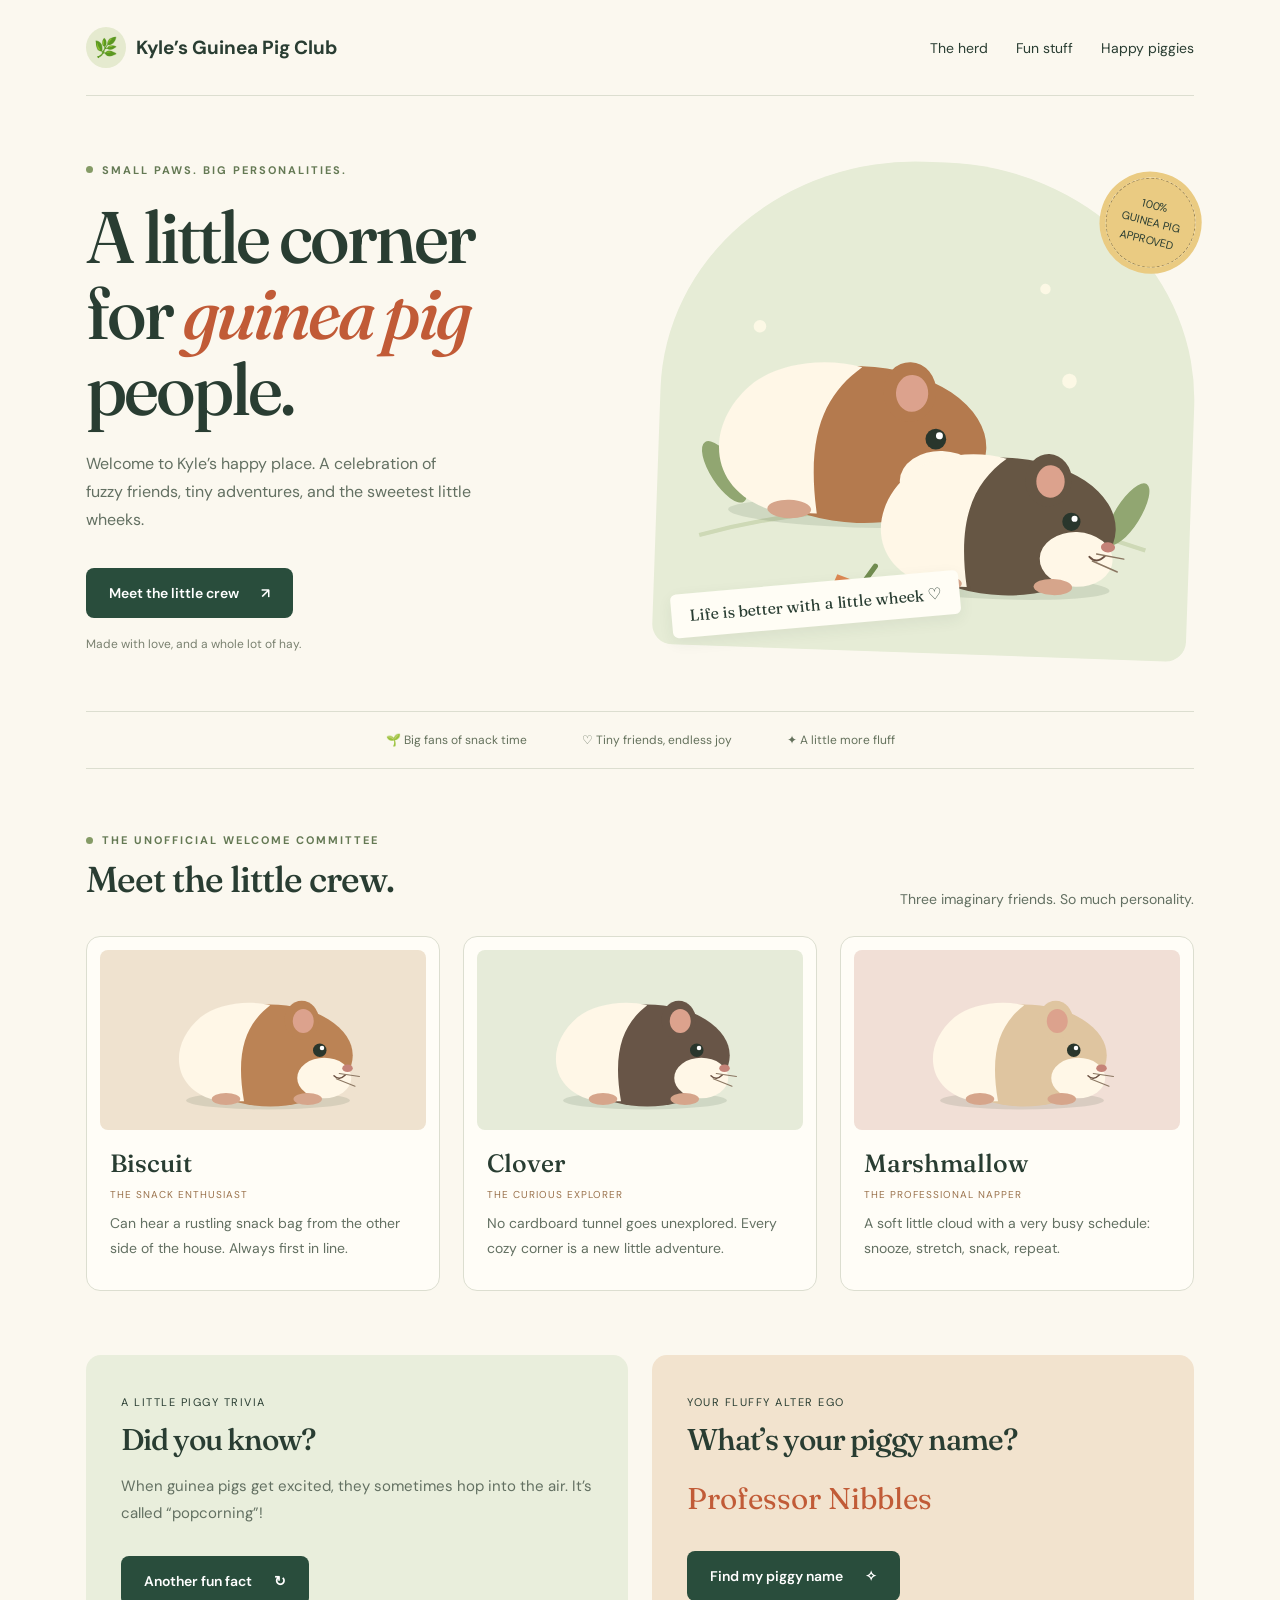
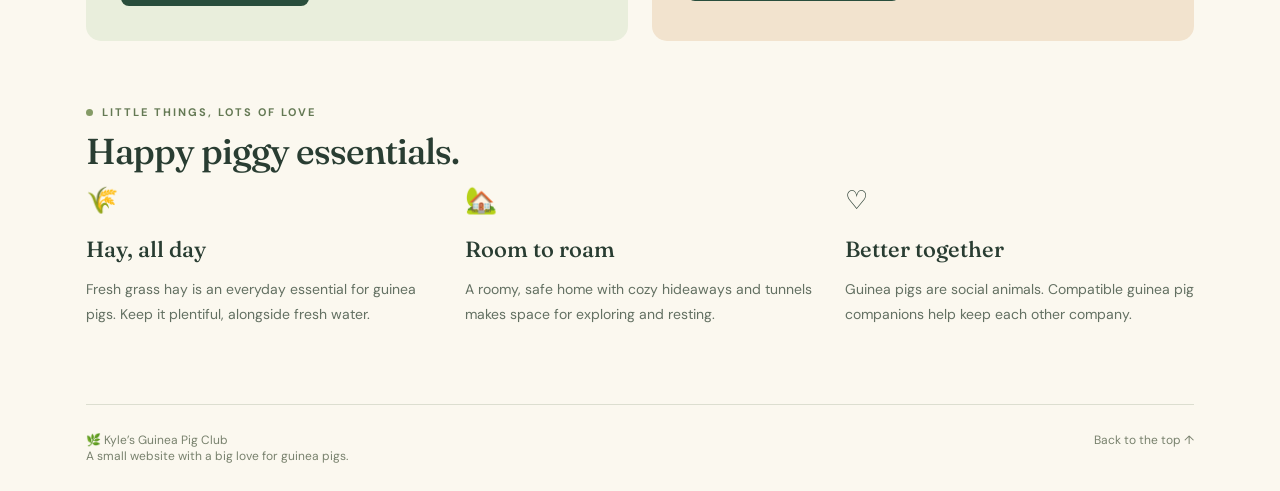
==== public/index.html @ 082c1031 "Add illustrated guinea pig website with facts and name generator" ====
<!doctype html>
<html lang="en">
<head>
<meta charset="utf-8"><meta name="viewport" content="width=device-width, initial-scale=1">
<meta name="description" content="Kyle’s cozy corner of the internet for guinea pig fans. Meet the imaginary herd, discover fun facts, and find your guinea pig name.">
<title>Kyle’s Guinea Pig Club</title>
<style>
@import url('https://fonts.googleapis.com/css2?family=DM+Sans:wght@400;500;600;700&family=Fraunces:opsz,wght@9..144,500;9..144,600;9..144,700&display=swap');
:root{--cream:#fbf8ef;--green:#294d3c;--orange:#c15b37;--ink:#293d32;--line:#dcded0}*{box-sizing:border-box}html{scroll-behavior:smooth}body{margin:0;background:var(--cream);color:var(--ink);font-family:'DM Sans',sans-serif}a{color:inherit}button,a{-webkit-tap-highlight-color:transparent}button:focus-visible,a:focus-visible{outline:3px solid var(--orange);outline-offset:5px}.wrap{max-width:1180px;margin:auto;padding:0 36px}header{display:flex;justify-content:space-between;align-items:center;padding:27px 0;border-bottom:1px solid var(--line)}.brand{text-decoration:none;font-weight:700;font-size:19px;display:flex;align-items:center;gap:10px}.brand span{background:#e5eacf;padding:8px;border-radius:50%}nav{display:flex;gap:28px;font-size:14px}nav a{text-decoration:none}nav a:hover{text-decoration:underline}.hero{display:grid;grid-template-columns:1fr 1fr;align-items:center;gap:40px;padding:66px 0 58px}.eyebrow{text-transform:uppercase;letter-spacing:2px;font-size:11px;font-weight:700;color:#647954;display:flex;gap:9px;align-items:center}.eyebrow:before{content:'';width:7px;height:7px;border-radius:50%;background:#859b66}h1,h2,h3{font-family:'Fraunces',Georgia,serif;font-weight:500}h1{font-size:clamp(48px,5.7vw,76px);letter-spacing:-3px;line-height:1.04;margin:23px 0}h1 em{color:var(--orange);font-weight:500}p{line-height:1.75;color:#637062}.intro{max-width:390px;font-size:16px}.button{display:inline-flex;gap:22px;align-items:center;border:0;border-radius:8px;background:var(--green);color:white;padding:16px 23px;font:600 14px 'DM Sans',sans-serif;text-decoration:none;cursor:pointer}.button:hover{background:#3f644c}.hero .button{margin:18px 0}.small{font-size:12px;color:#7a8170}.art{position:relative;background:#e6ecd6;border-radius:48% 48% 20px 20px;padding:36px 5px 10px;transform:rotate(2deg)}.art svg{width:100%;height:auto;display:block}.art-label{position:absolute;bottom:23px;left:18px;background:#fffdf5;padding:12px 18px;border-radius:6px;transform:rotate(-7deg);font-family:'Fraunces',Georgia,serif;box-shadow:0 5px 15px #294d3c12}.stamp{position:absolute;right:5px;top:8px;width:90px;height:90px;border-radius:50%;background:#eacb82;display:grid;place-content:center;text-align:center;font-size:11px;line-height:1.6;transform:rotate(12deg);border:1px dashed #9b8554;outline:6px solid #eacb82}.ribbon{display:flex;justify-content:center;gap:55px;padding:20px;border-top:1px solid var(--line);border-bottom:1px solid var(--line);font-size:12px;color:#64715c}section{padding:64px 0;scroll-margin-top:20px}.section-top{display:flex;align-items:end;justify-content:space-between;gap:20px;margin-bottom:25px}h2{font-size:36px;letter-spacing:-1px;margin:10px 0}h3{font-size:25px;margin:18px 0 4px}.section-top p{margin:0;font-size:14px}.cards{display:grid;grid-template-columns:repeat(3,1fr);gap:23px}.card{background:#fffdf7;border:1px solid var(--line);padding:13px;border-radius:14px}.portrait{border-radius:8px;background:#efe2cf;height:180px;display:flex;align-items:center;justify-content:center}.portrait svg{width:225px;height:165px}.card:nth-child(2) .portrait{background:#e6ebd9}.card:nth-child(3) .portrait{background:#f1dfd6}.card-content{padding:0 10px 9px}.card p{font-size:14px;margin:8px 0}.tag{font-size:10px;letter-spacing:1px;text-transform:uppercase;color:#9a724c}.fun{display:grid;grid-template-columns:1fr 1fr;gap:24px;padding-top:0}.panel{padding:35px;border-radius:15px;background:#e9eedc}.panel:nth-child(2){background:#f2e3ce}.panel h2{font-size:30px}.panel p{min-height:56px;font-size:15px}.panel button{margin-top:12px}.fact-label{font-size:11px;letter-spacing:1.5px;text-transform:uppercase}.name{font-family:'Fraunces',Georgia,serif;font-size:30px;color:var(--orange);display:block;margin:22px 0}.care{padding-top:0}.care-grid{display:grid;grid-template-columns:repeat(3,1fr);gap:30px}.care h3{font-size:22px}.care p{font-size:14px}.care-icon{font-size:26px}footer{border-top:1px solid var(--line);padding:27px 0;display:flex;justify-content:space-between;font-size:12px;color:#78816d}footer a{text-decoration:none}.hidden-art{position:absolute;width:0;height:0;overflow:hidden}@media(max-width:700px){.wrap{padding:0 22px}header{padding:20px 0}.brand{font-size:15px}nav{gap:14px;font-size:12px}nav a:last-child{display:none}.hero{grid-template-columns:1fr;padding:38px 0;gap:28px}h1{font-size:57px}.art{max-width:430px;width:100%;margin:auto}.ribbon{gap:18px;font-size:10px;padding:17px 0}.cards,.care-grid{grid-template-columns:1fr}.portrait{height:210px}.fun{grid-template-columns:1fr}.section-top{display:block}.section-top p{margin-top:10px}section{padding:42px 0}footer{gap:20px;line-height:1.6}.panel{padding:27px}}@media(prefers-reduced-motion:reduce){html{scroll-behavior:auto}}
</style>
</head>
<body>
<svg class="hidden-art" aria-hidden="true" xmlns="http://www.w3.org/2000/svg"><defs><symbol id="pig" viewBox="0 0 300 210"><ellipse cx="156" cy="185" rx="109" ry="12" fill="#334d3420"/><ellipse cx="159" cy="125" rx="110" ry="68" fill="currentColor"/><path d="M159 58c-31 24-47 59-35 128H91c-64-13-69-75-25-112 22-17 60-24 93-16" fill="#fff7e7"/><ellipse cx="231" cy="155" rx="36" ry="27" fill="#fff7e7"/><ellipse cx="201" cy="78" rx="23" ry="26" fill="currentColor"/><ellipse cx="203" cy="79" rx="14" ry="16" fill="#dca28d"/><circle cx="225" cy="118" r="9" fill="#29362c"/><circle cx="228" cy="115" r="3" fill="white"/><ellipse cx="262" cy="142" rx="7" ry="5" fill="#c58378"/><path d="M259 151q-8 8-15 1" fill="none" stroke="#6b5142" stroke-width="2" stroke-linecap="round"/><ellipse cx="100" cy="183" rx="19" ry="8" fill="#d6a58b"/><ellipse cx="209" cy="183" rx="19" ry="8" fill="#d6a58b"/><path d="M251 149l27 4m-31 3l25 10" stroke="#8a7661" stroke-width="1.4" stroke-linecap="round"/></symbol></defs></svg>
<div class="wrap">
<header><a class="brand" href="#"><span aria-hidden="true">🌿</span> Kyle’s Guinea Pig Club</a><nav aria-label="Main navigation"><a href="#herd">The herd</a><a href="#fun">Fun stuff</a><a href="#care">Happy piggies</a></nav></header>
<main>
<div class="hero"><div><div class="eyebrow">Small paws. Big personalities.</div><h1>A little corner<br>for <em>guinea pig</em><br>people.</h1><p class="intro">Welcome to Kyle’s happy place. A celebration of fuzzy friends, tiny adventures, and the sweetest little wheeks.</p><a class="button" href="#herd">Meet the little crew <span aria-hidden="true">↗</span></a><div class="small">Made with love, and a whole lot of hay.</div></div>
<div class="art"><div class="stamp">100%<br>GUINEA PIG<br>APPROVED</div><svg viewBox="0 0 500 425" role="img" aria-label="Illustration of two cozy guinea pigs in a garden"><path d="M37 329q214-65 426 0" fill="none" stroke="#ced9b6" stroke-width="4"/><g fill="#91a671"><ellipse cx="59" cy="268" rx="13" ry="34" transform="rotate(-35 59 268)"/><ellipse cx="77" cy="246" rx="12" ry="29" transform="rotate(18 77 246)"/><ellipse cx="445" cy="295" rx="12" ry="34" transform="rotate(30 445 295)"/></g><use href="#pig" x="12" y="100" width="330" height="231" style="color:#b47a4e"/><use href="#pig" x="174" y="190" width="290" height="203" style="color:#665644"/><g fill="#fcf8e5"><circle cx="88" cy="128" r="6"/><circle cx="385" cy="170" r="7"/><circle cx="359" cy="83" r="5"/></g><path d="M170 362l30 10-43 23z" fill="#dc8853"/><path d="M196 368l10-15m-7 16l18-3" stroke="#718c50" stroke-width="5" stroke-linecap="round"/></svg><span class="art-label">Life is better with a little wheek ♡</span></div></div>
<div class="ribbon"><span>🌱 Big fans of snack time</span><span>♡ Tiny friends, endless joy</span><span>✦ A little more fluff</span></div>
<section id="herd"><div class="section-top"><div><div class="eyebrow">The unofficial welcome committee</div><h2>Meet the little crew.</h2></div><p>Three imaginary friends. So much personality.</p></div><div class="cards">
<article class="card"><div class="portrait"><svg role="img" aria-label="A caramel and white guinea pig"><use href="#pig" style="color:#bb8355"/></svg></div><div class="card-content"><h3>Biscuit</h3><span class="tag">The snack enthusiast</span><p>Can hear a rustling snack bag from the other side of the house. Always first in line.</p></div></article>
<article class="card"><div class="portrait"><svg role="img" aria-label="A dark brown and white guinea pig"><use href="#pig" style="color:#685547"/></svg></div><div class="card-content"><h3>Clover</h3><span class="tag">The curious explorer</span><p>No cardboard tunnel goes unexplored. Every cozy corner is a new little adventure.</p></div></article>
<article class="card"><div class="portrait"><svg role="img" aria-label="A pale cream guinea pig"><use href="#pig" style="color:#dfc5a0"/></svg></div><div class="card-content"><h3>Marshmallow</h3><span class="tag">The professional napper</span><p>A soft little cloud with a very busy schedule: snooze, stretch, snack, repeat.</p></div></article></div></section>
<section class="fun" id="fun" aria-label="Guinea pig activities"><div class="panel"><span class="fact-label">A little piggy trivia</span><h2>Did you know?</h2><p id="fact" aria-live="polite">When guinea pigs get excited, they sometimes hop into the air. It’s called “popcorning”!</p><button class="button" id="fact-button" type="button">Another fun fact <span aria-hidden="true">↻</span></button></div><div class="panel"><span class="fact-label">Your fluffy alter ego</span><h2>What’s your piggy name?</h2><output class="name" id="pig-name" aria-live="polite">Professor Nibbles</output><button class="button" id="name-button" type="button">Find my piggy name <span aria-hidden="true">✧</span></button></div></section>
<section id="care" class="care"><div class="eyebrow">Little things, lots of love</div><h2>Happy piggy essentials.</h2><div class="care-grid"><article><span class="care-icon" aria-hidden="true">🌾</span><h3>Hay, all day</h3><p>Fresh grass hay is an everyday essential for guinea pigs. Keep it plentiful, alongside fresh water.</p></article><article><span class="care-icon" aria-hidden="true">🏡</span><h3>Room to roam</h3><p>A roomy, safe home with cozy hideaways and tunnels makes space for exploring and resting.</p></article><article><span class="care-icon" aria-hidden="true">♡</span><h3>Better together</h3><p>Guinea pigs are social animals. Compatible guinea pig companions help keep each other company.</p></article></div></section>
</main><footer><span>🌿 Kyle’s Guinea Pig Club<br>A small website with a big love for guinea pigs.</span><a href="#">Back to the top ↑</a></footer>
</div>
<script>
const facts=['When guinea pigs get excited, they sometimes hop into the air. It’s called “popcorning”!','Guinea pigs are also called cavies. One guinea pig is a cavy!','Guinea pigs make different sounds, including their famous “wheek” call.','Despite their name, guinea pigs are rodents, not pigs.'];
let factIndex=0;
document.getElementById('fact-button').addEventListener('click',()=>{factIndex=(factIndex+1)%facts.length;document.getElementById('fact').textContent=facts[factIndex];});
const titles=['Captain','Professor','Little','Doctor','Sir','Lady'];
const names=['Nibbles','Potato','Clover','Biscuit','Waffles','Pudding','Peanut','Snickerdoodle'];
document.getElementById('name-button').addEventListener('click',()=>{const output=document.getElementById('pig-name');let next;do{next=titles[Math.floor(Math.random()*titles.length)]+' '+names[Math.floor(Math.random()*names.length)];}while(next===output.textContent);output.textContent=next;});
</script>
</body></html>
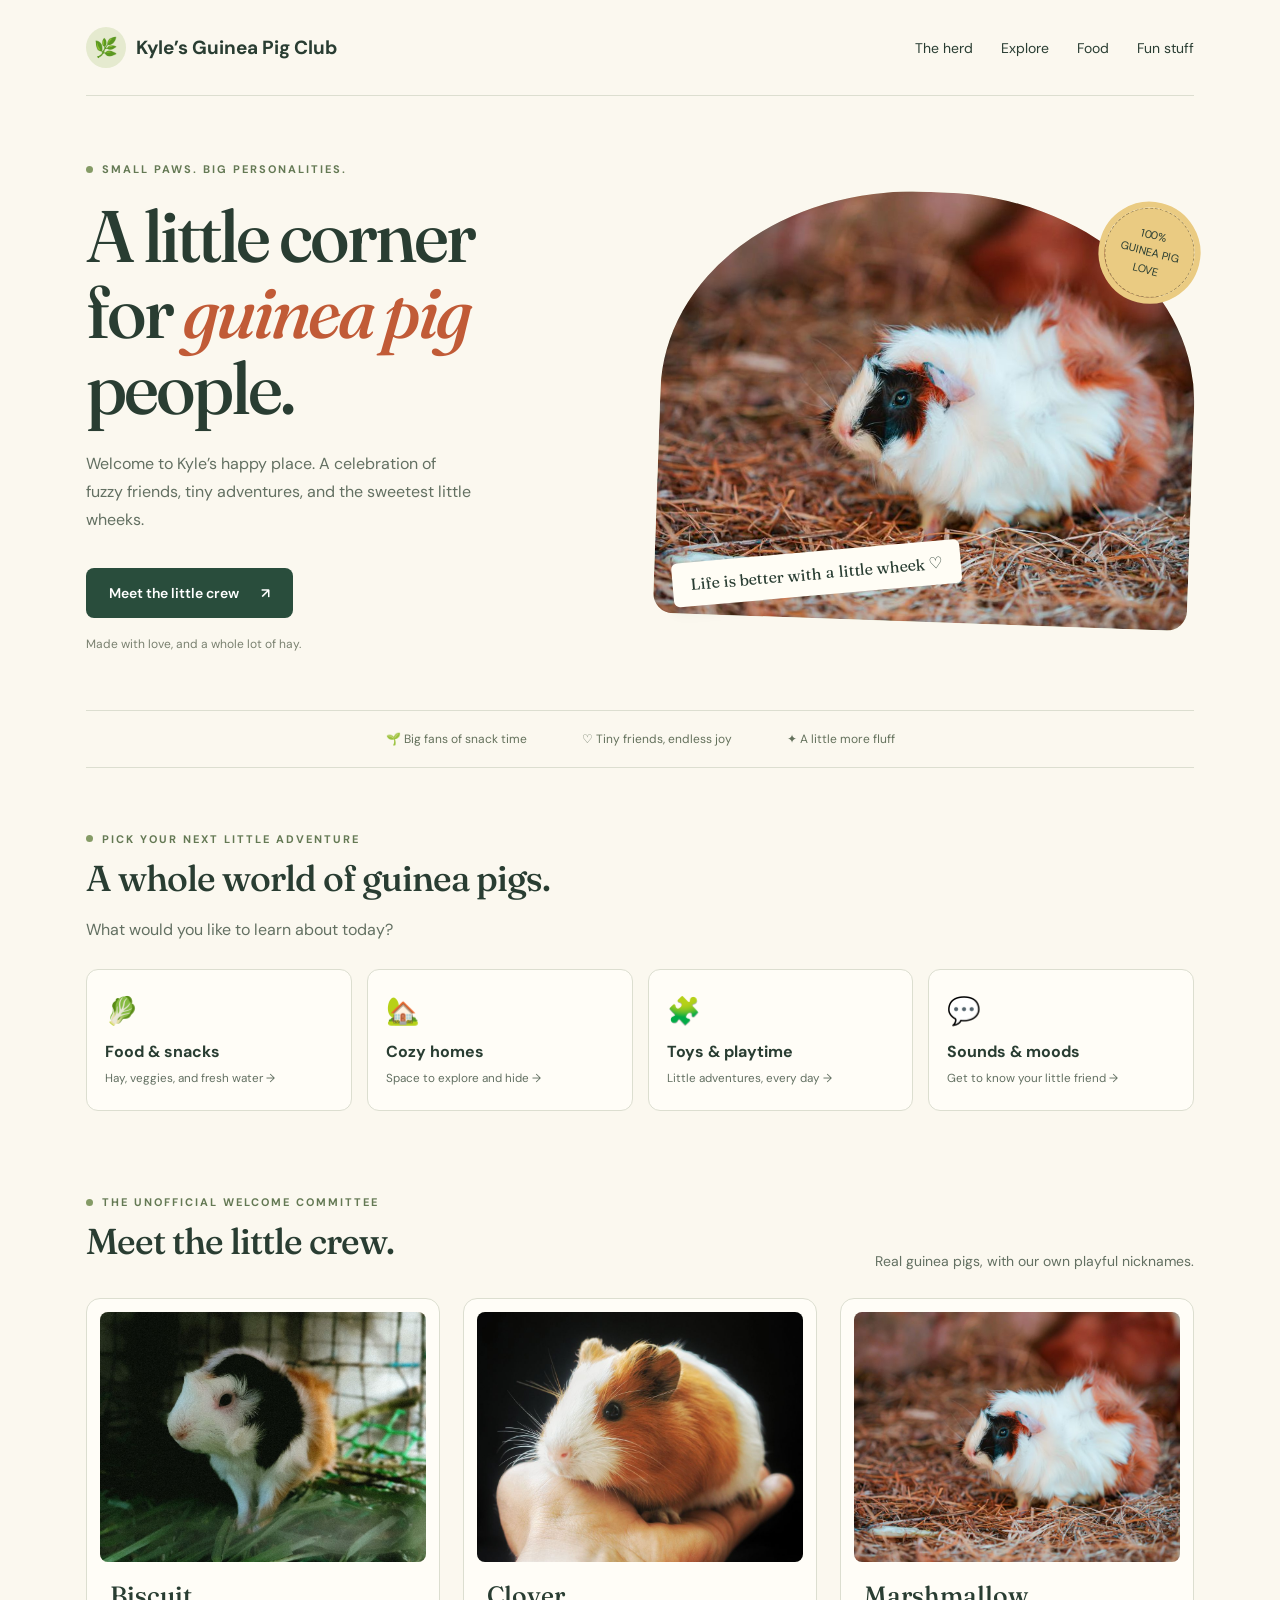
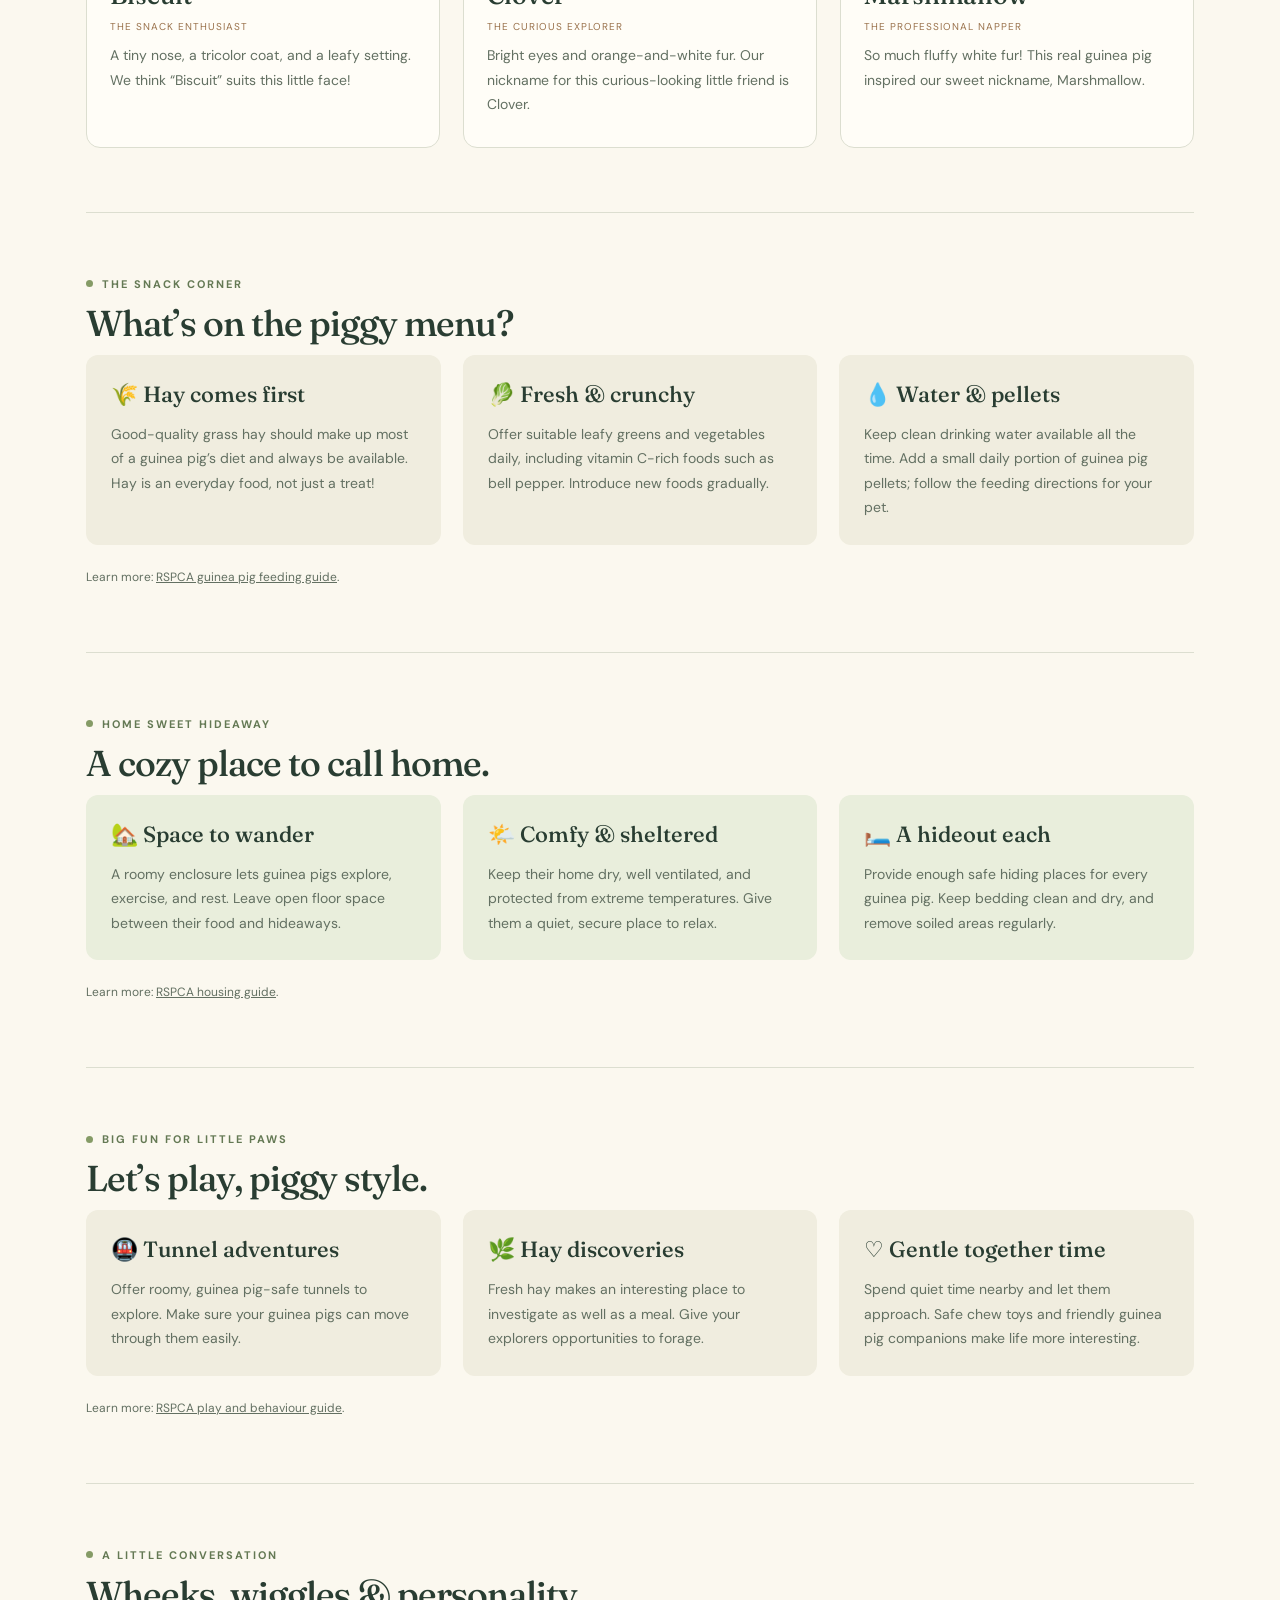
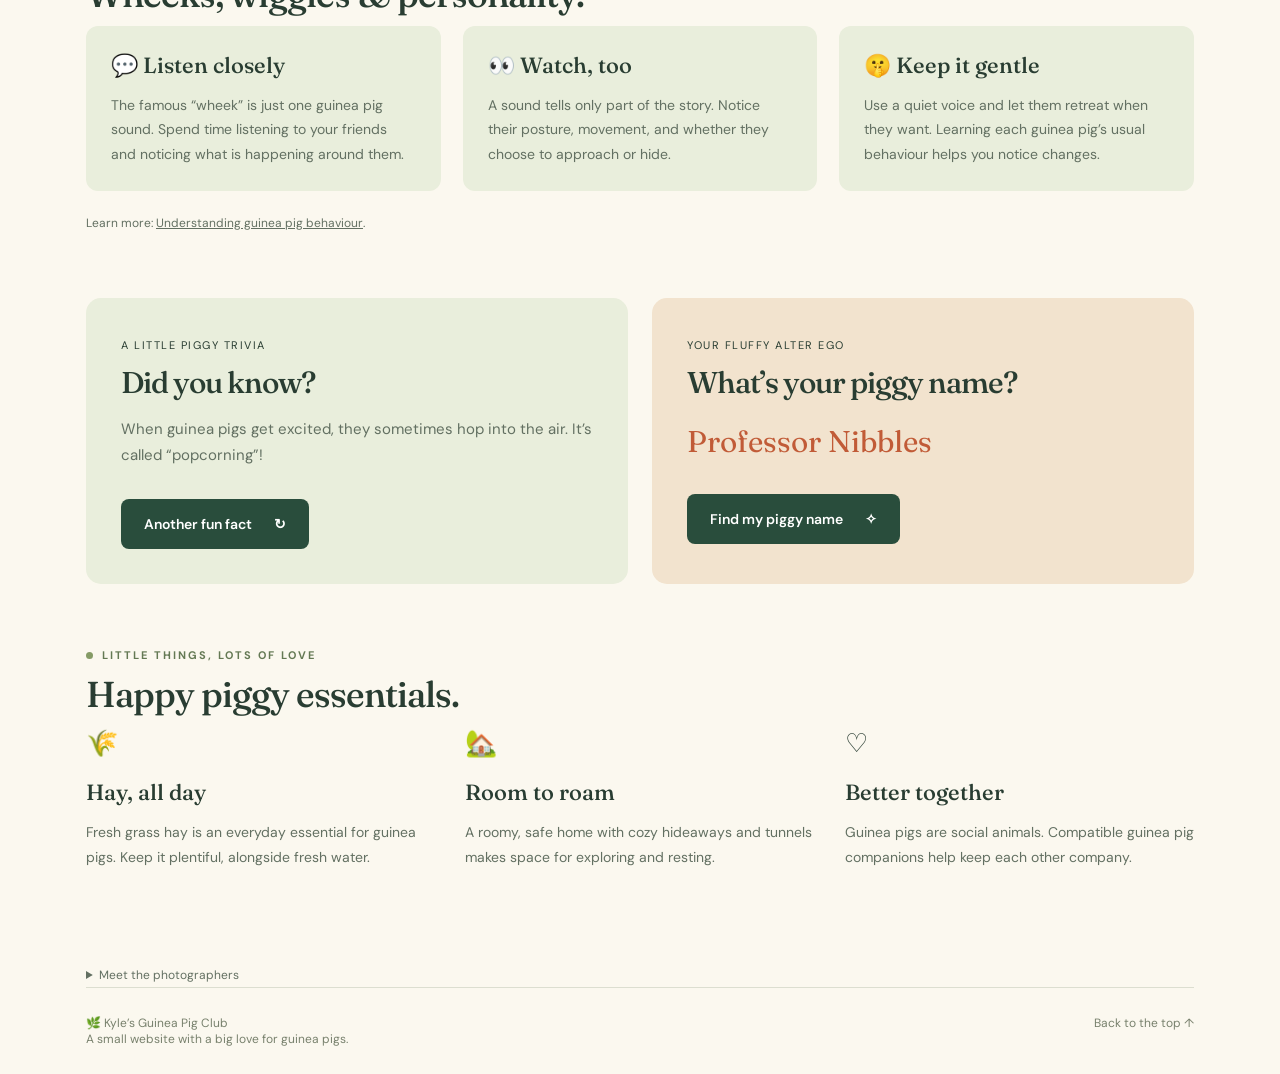
==== commit 881663cc: "Add guinea pig care categories and real photographs" ====
--- a/public/index.html
+++ b/public/index.html
@@ -2,28 +2,58 @@
 <html lang="en">
 <head>
 <meta charset="utf-8"><meta name="viewport" content="width=device-width, initial-scale=1">
-<meta name="description" content="Kyle’s cozy corner of the internet for guinea pig fans. Meet the imaginary herd, discover fun facts, and find your guinea pig name.">
+<meta name="description" content="Kyle’s cozy corner of the internet for guinea pig fans. Explore real guinea pig photos, food, cozy homes, playtime, and fun facts.">
 <title>Kyle’s Guinea Pig Club</title>
 <style>
 @import url('https://fonts.googleapis.com/css2?family=DM+Sans:wght@400;500;600;700&family=Fraunces:opsz,wght@9..144,500;9..144,600;9..144,700&display=swap');
 :root{--cream:#fbf8ef;--green:#294d3c;--orange:#c15b37;--ink:#293d32;--line:#dcded0}*{box-sizing:border-box}html{scroll-behavior:smooth}body{margin:0;background:var(--cream);color:var(--ink);font-family:'DM Sans',sans-serif}a{color:inherit}button,a{-webkit-tap-highlight-color:transparent}button:focus-visible,a:focus-visible{outline:3px solid var(--orange);outline-offset:5px}.wrap{max-width:1180px;margin:auto;padding:0 36px}header{display:flex;justify-content:space-between;align-items:center;padding:27px 0;border-bottom:1px solid var(--line)}.brand{text-decoration:none;font-weight:700;font-size:19px;display:flex;align-items:center;gap:10px}.brand span{background:#e5eacf;padding:8px;border-radius:50%}nav{display:flex;gap:28px;font-size:14px}nav a{text-decoration:none}nav a:hover{text-decoration:underline}.hero{display:grid;grid-template-columns:1fr 1fr;align-items:center;gap:40px;padding:66px 0 58px}.eyebrow{text-transform:uppercase;letter-spacing:2px;font-size:11px;font-weight:700;color:#647954;display:flex;gap:9px;align-items:center}.eyebrow:before{content:'';width:7px;height:7px;border-radius:50%;background:#859b66}h1,h2,h3{font-family:'Fraunces',Georgia,serif;font-weight:500}h1{font-size:clamp(48px,5.7vw,76px);letter-spacing:-3px;line-height:1.04;margin:23px 0}h1 em{color:var(--orange);font-weight:500}p{line-height:1.75;color:#637062}.intro{max-width:390px;font-size:16px}.button{display:inline-flex;gap:22px;align-items:center;border:0;border-radius:8px;background:var(--green);color:white;padding:16px 23px;font:600 14px 'DM Sans',sans-serif;text-decoration:none;cursor:pointer}.button:hover{background:#3f644c}.hero .button{margin:18px 0}.small{font-size:12px;color:#7a8170}.art{position:relative;background:#e6ecd6;border-radius:48% 48% 20px 20px;padding:36px 5px 10px;transform:rotate(2deg)}.art svg{width:100%;height:auto;display:block}.art-label{position:absolute;bottom:23px;left:18px;background:#fffdf5;padding:12px 18px;border-radius:6px;transform:rotate(-7deg);font-family:'Fraunces',Georgia,serif;box-shadow:0 5px 15px #294d3c12}.stamp{position:absolute;right:5px;top:8px;width:90px;height:90px;border-radius:50%;background:#eacb82;display:grid;place-content:center;text-align:center;font-size:11px;line-height:1.6;transform:rotate(12deg);border:1px dashed #9b8554;outline:6px solid #eacb82}.ribbon{display:flex;justify-content:center;gap:55px;padding:20px;border-top:1px solid var(--line);border-bottom:1px solid var(--line);font-size:12px;color:#64715c}section{padding:64px 0;scroll-margin-top:20px}.section-top{display:flex;align-items:end;justify-content:space-between;gap:20px;margin-bottom:25px}h2{font-size:36px;letter-spacing:-1px;margin:10px 0}h3{font-size:25px;margin:18px 0 4px}.section-top p{margin:0;font-size:14px}.cards{display:grid;grid-template-columns:repeat(3,1fr);gap:23px}.card{background:#fffdf7;border:1px solid var(--line);padding:13px;border-radius:14px}.portrait{border-radius:8px;background:#efe2cf;height:180px;display:flex;align-items:center;justify-content:center}.portrait svg{width:225px;height:165px}.card:nth-child(2) .portrait{background:#e6ebd9}.card:nth-child(3) .portrait{background:#f1dfd6}.card-content{padding:0 10px 9px}.card p{font-size:14px;margin:8px 0}.tag{font-size:10px;letter-spacing:1px;text-transform:uppercase;color:#9a724c}.fun{display:grid;grid-template-columns:1fr 1fr;gap:24px;padding-top:0}.panel{padding:35px;border-radius:15px;background:#e9eedc}.panel:nth-child(2){background:#f2e3ce}.panel h2{font-size:30px}.panel p{min-height:56px;font-size:15px}.panel button{margin-top:12px}.fact-label{font-size:11px;letter-spacing:1.5px;text-transform:uppercase}.name{font-family:'Fraunces',Georgia,serif;font-size:30px;color:var(--orange);display:block;margin:22px 0}.care{padding-top:0}.care-grid{display:grid;grid-template-columns:repeat(3,1fr);gap:30px}.care h3{font-size:22px}.care p{font-size:14px}.care-icon{font-size:26px}footer{border-top:1px solid var(--line);padding:27px 0;display:flex;justify-content:space-between;font-size:12px;color:#78816d}footer a{text-decoration:none}.hidden-art{position:absolute;width:0;height:0;overflow:hidden}@media(max-width:700px){.wrap{padding:0 22px}header{padding:20px 0}.brand{font-size:15px}nav{gap:14px;font-size:12px}nav a:last-child{display:none}.hero{grid-template-columns:1fr;padding:38px 0;gap:28px}h1{font-size:57px}.art{max-width:430px;width:100%;margin:auto}.ribbon{gap:18px;font-size:10px;padding:17px 0}.cards,.care-grid{grid-template-columns:1fr}.portrait{height:210px}.fun{grid-template-columns:1fr}.section-top{display:block}.section-top p{margin-top:10px}section{padding:42px 0}footer{gap:20px;line-height:1.6}.panel{padding:27px}}@media(prefers-reduced-motion:reduce){html{scroll-behavior:auto}}
+
+/* Photos and topic guides */
+.art{padding:0;background:#e6ecd6}.hero-photo{width:100%;height:430px;object-fit:cover;object-position:52% center;display:block;border-radius:48% 48% 20px 20px}.stamp{z-index:1}.portrait{height:250px;overflow:hidden}.portrait img{width:100%;height:100%;object-fit:cover;object-position:center 59%;display:block}.card:nth-child(3) .portrait img{object-position:center}.topic-nav{display:grid;grid-template-columns:repeat(4,1fr);gap:15px;margin-top:25px}.topic-link{padding:23px 18px;border:1px solid var(--line);border-radius:12px;text-decoration:none;background:#fffdf7}.topic-link:hover{background:#e9eedc;border-color:#859b66}.topic-link span{font-size:27px;display:block;margin-bottom:13px}.topic-link strong{display:block;font-size:16px}.topic-link small{display:block;color:#637062;margin-top:8px;line-height:1.5}.guide{border-top:1px solid var(--line)}.guide-grid{display:grid;grid-template-columns:repeat(3,1fr);gap:22px}.guide-card{border-radius:12px;background:#f0eddf;padding:25px}.guide-card h3{font-size:22px;margin-top:0}.guide-card p{font-size:14px;margin-bottom:0}.guide:nth-of-type(even) .guide-card{background:#e9eedc}.source{font-size:12px;margin:22px 0 0}.photo-credits{font-size:12px;line-height:1.8;color:#637062;margin-top:18px}.photo-credits summary{cursor:pointer}header nav{flex-wrap:wrap}#explore{padding-bottom:20px}
+@media(max-width:700px){header{align-items:flex-start;gap:18px;flex-direction:column}header nav a:last-child{display:block}header nav{gap:22px}.topic-nav{grid-template-columns:repeat(2,1fr)}.guide-grid{grid-template-columns:1fr}.hero-photo{height:360px}.portrait{height:280px}.art-label{font-size:14px}.stamp{width:76px;height:76px;font-size:10px}}
 </style>
 </head>
 <body>
-<svg class="hidden-art" aria-hidden="true" xmlns="http://www.w3.org/2000/svg"><defs><symbol id="pig" viewBox="0 0 300 210"><ellipse cx="156" cy="185" rx="109" ry="12" fill="#334d3420"/><ellipse cx="159" cy="125" rx="110" ry="68" fill="currentColor"/><path d="M159 58c-31 24-47 59-35 128H91c-64-13-69-75-25-112 22-17 60-24 93-16" fill="#fff7e7"/><ellipse cx="231" cy="155" rx="36" ry="27" fill="#fff7e7"/><ellipse cx="201" cy="78" rx="23" ry="26" fill="currentColor"/><ellipse cx="203" cy="79" rx="14" ry="16" fill="#dca28d"/><circle cx="225" cy="118" r="9" fill="#29362c"/><circle cx="228" cy="115" r="3" fill="white"/><ellipse cx="262" cy="142" rx="7" ry="5" fill="#c58378"/><path d="M259 151q-8 8-15 1" fill="none" stroke="#6b5142" stroke-width="2" stroke-linecap="round"/><ellipse cx="100" cy="183" rx="19" ry="8" fill="#d6a58b"/><ellipse cx="209" cy="183" rx="19" ry="8" fill="#d6a58b"/><path d="M251 149l27 4m-31 3l25 10" stroke="#8a7661" stroke-width="1.4" stroke-linecap="round"/></symbol></defs></svg>
 <div class="wrap">
-<header><a class="brand" href="#"><span aria-hidden="true">🌿</span> Kyle’s Guinea Pig Club</a><nav aria-label="Main navigation"><a href="#herd">The herd</a><a href="#fun">Fun stuff</a><a href="#care">Happy piggies</a></nav></header>
+<header><a class="brand" href="#"><span aria-hidden="true">🌿</span> Kyle’s Guinea Pig Club</a><nav aria-label="Main navigation"><a href="#herd">The herd</a><a href="#explore">Explore</a><a href="#food">Food</a><a href="#fun">Fun stuff</a></nav></header>
 <main>
 <div class="hero"><div><div class="eyebrow">Small paws. Big personalities.</div><h1>A little corner<br>for <em>guinea pig</em><br>people.</h1><p class="intro">Welcome to Kyle’s happy place. A celebration of fuzzy friends, tiny adventures, and the sweetest little wheeks.</p><a class="button" href="#herd">Meet the little crew <span aria-hidden="true">↗</span></a><div class="small">Made with love, and a whole lot of hay.</div></div>
-<div class="art"><div class="stamp">100%<br>GUINEA PIG<br>APPROVED</div><svg viewBox="0 0 500 425" role="img" aria-label="Illustration of two cozy guinea pigs in a garden"><path d="M37 329q214-65 426 0" fill="none" stroke="#ced9b6" stroke-width="4"/><g fill="#91a671"><ellipse cx="59" cy="268" rx="13" ry="34" transform="rotate(-35 59 268)"/><ellipse cx="77" cy="246" rx="12" ry="29" transform="rotate(18 77 246)"/><ellipse cx="445" cy="295" rx="12" ry="34" transform="rotate(30 445 295)"/></g><use href="#pig" x="12" y="100" width="330" height="231" style="color:#b47a4e"/><use href="#pig" x="174" y="190" width="290" height="203" style="color:#665644"/><g fill="#fcf8e5"><circle cx="88" cy="128" r="6"/><circle cx="385" cy="170" r="7"/><circle cx="359" cy="83" r="5"/></g><path d="M170 362l30 10-43 23z" fill="#dc8853"/><path d="M196 368l10-15m-7 16l18-3" stroke="#718c50" stroke-width="5" stroke-linecap="round"/></svg><span class="art-label">Life is better with a little wheek ♡</span></div></div>
+<div class="art"><div class="stamp">100%<br>GUINEA PIG<br>LOVE</div><img class="hero-photo" src="images/marshmallow.jpg" alt="A fluffy white, orange, and black guinea pig exploring outdoors" width="1000" height="668" fetchpriority="high"><span class="art-label">Life is better with a little wheek ♡</span></div></div>
 <div class="ribbon"><span>🌱 Big fans of snack time</span><span>♡ Tiny friends, endless joy</span><span>✦ A little more fluff</span></div>
-<section id="herd"><div class="section-top"><div><div class="eyebrow">The unofficial welcome committee</div><h2>Meet the little crew.</h2></div><p>Three imaginary friends. So much personality.</p></div><div class="cards">
-<article class="card"><div class="portrait"><svg role="img" aria-label="A caramel and white guinea pig"><use href="#pig" style="color:#bb8355"/></svg></div><div class="card-content"><h3>Biscuit</h3><span class="tag">The snack enthusiast</span><p>Can hear a rustling snack bag from the other side of the house. Always first in line.</p></div></article>
-<article class="card"><div class="portrait"><svg role="img" aria-label="A dark brown and white guinea pig"><use href="#pig" style="color:#685547"/></svg></div><div class="card-content"><h3>Clover</h3><span class="tag">The curious explorer</span><p>No cardboard tunnel goes unexplored. Every cozy corner is a new little adventure.</p></div></article>
-<article class="card"><div class="portrait"><svg role="img" aria-label="A pale cream guinea pig"><use href="#pig" style="color:#dfc5a0"/></svg></div><div class="card-content"><h3>Marshmallow</h3><span class="tag">The professional napper</span><p>A soft little cloud with a very busy schedule: snooze, stretch, snack, repeat.</p></div></article></div></section>
+<section id="explore"><div class="eyebrow">Pick your next little adventure</div><h2>A whole world of guinea pigs.</h2><p>What would you like to learn about today?</p><nav class="topic-nav" aria-label="Guinea pig categories">
+<a class="topic-link" href="#food"><span aria-hidden="true">🥬</span><strong>Food &amp; snacks</strong><small>Hay, veggies, and fresh water →</small></a>
+<a class="topic-link" href="#homes"><span aria-hidden="true">🏡</span><strong>Cozy homes</strong><small>Space to explore and hide →</small></a>
+<a class="topic-link" href="#toys"><span aria-hidden="true">🧩</span><strong>Toys &amp; playtime</strong><small>Little adventures, every day →</small></a>
+<a class="topic-link" href="#sounds"><span aria-hidden="true">💬</span><strong>Sounds &amp; moods</strong><small>Get to know your little friend →</small></a>
+</nav></section>
+<section id="herd"><div class="section-top"><div><div class="eyebrow">The unofficial welcome committee</div><h2>Meet the little crew.</h2></div><p>Real guinea pigs, with our own playful nicknames.</p></div><div class="cards">
+<article class="card"><div class="portrait"><img src="images/biscuit.jpg" alt="A black, white, and orange guinea pig sitting among green leaves" width="1000" height="700" loading="lazy"></div><div class="card-content"><h3>Biscuit</h3><span class="tag">The snack enthusiast</span><p>A tiny nose, a tricolor coat, and a leafy setting. We think “Biscuit” suits this little face!</p></div></article>
+<article class="card"><div class="portrait"><img src="images/clover.jpg" alt="An orange and white guinea pig resting in a hand" width="1000" height="700" loading="lazy"></div><div class="card-content"><h3>Clover</h3><span class="tag">The curious explorer</span><p>Bright eyes and orange-and-white fur. Our nickname for this curious-looking little friend is Clover.</p></div></article>
+<article class="card"><div class="portrait"><img src="images/marshmallow.jpg" alt="A fluffy tricolor guinea pig with a bright white coat" width="1000" height="700" loading="lazy"></div><div class="card-content"><h3>Marshmallow</h3><span class="tag">The professional napper</span><p>So much fluffy white fur! This real guinea pig inspired our sweet nickname, Marshmallow.</p></div></article></div></section>
+
+<section class="guide" id="food"><div class="eyebrow">The snack corner</div><h2>What’s on the piggy menu?</h2><div class="guide-grid">
+<article class="guide-card"><h3>🌾 Hay comes first</h3><p>Good-quality grass hay should make up most of a guinea pig’s diet and always be available. Hay is an everyday food, not just a treat!</p></article>
+<article class="guide-card"><h3>🥬 Fresh &amp; crunchy</h3><p>Offer suitable leafy greens and vegetables daily, including vitamin C-rich foods such as bell pepper. Introduce new foods gradually.</p></article>
+<article class="guide-card"><h3>💧 Water &amp; pellets</h3><p>Keep clean drinking water available all the time. Add a small daily portion of guinea pig pellets; follow the feeding directions for your pet.</p></article>
+</div><p class="source">Learn more: <a href="https://www.rspca.org.uk/adviceandwelfare/pets/rodents/guineapigs/diet">RSPCA guinea pig feeding guide</a>.</p></section>
+<section class="guide" id="homes"><div class="eyebrow">Home sweet hideaway</div><h2>A cozy place to call home.</h2><div class="guide-grid">
+<article class="guide-card"><h3>🏡 Space to wander</h3><p>A roomy enclosure lets guinea pigs explore, exercise, and rest. Leave open floor space between their food and hideaways.</p></article>
+<article class="guide-card"><h3>🌤️ Comfy &amp; sheltered</h3><p>Keep their home dry, well ventilated, and protected from extreme temperatures. Give them a quiet, secure place to relax.</p></article>
+<article class="guide-card"><h3>🛏️ A hideout each</h3><p>Provide enough safe hiding places for every guinea pig. Keep bedding clean and dry, and remove soiled areas regularly.</p></article>
+</div><p class="source">Learn more: <a href="https://www.rspca.org.uk/adviceandwelfare/pets/rodents/guineapigs/environment">RSPCA housing guide</a>.</p></section>
+<section class="guide" id="toys"><div class="eyebrow">Big fun for little paws</div><h2>Let’s play, piggy style.</h2><div class="guide-grid">
+<article class="guide-card"><h3>🚇 Tunnel adventures</h3><p>Offer roomy, guinea pig-safe tunnels to explore. Make sure your guinea pigs can move through them easily.</p></article>
+<article class="guide-card"><h3>🌿 Hay discoveries</h3><p>Fresh hay makes an interesting place to investigate as well as a meal. Give your explorers opportunities to forage.</p></article>
+<article class="guide-card"><h3>♡ Gentle together time</h3><p>Spend quiet time nearby and let them approach. Safe chew toys and friendly guinea pig companions make life more interesting.</p></article>
+</div><p class="source">Learn more: <a href="https://www.rspca.org.uk/adviceandwelfare/pets/rodents/guineapigs/behaviour">RSPCA play and behaviour guide</a>.</p></section>
+<section class="guide" id="sounds"><div class="eyebrow">A little conversation</div><h2>Wheeks, wiggles &amp; personality.</h2><div class="guide-grid">
+<article class="guide-card"><h3>💬 Listen closely</h3><p>The famous “wheek” is just one guinea pig sound. Spend time listening to your friends and noticing what is happening around them.</p></article>
+<article class="guide-card"><h3>👀 Watch, too</h3><p>A sound tells only part of the story. Notice their posture, movement, and whether they choose to approach or hide.</p></article>
+<article class="guide-card"><h3>🤫 Keep it gentle</h3><p>Use a quiet voice and let them retreat when they want. Learning each guinea pig’s usual behaviour helps you notice changes.</p></article>
+</div><p class="source">Learn more: <a href="https://www.rspca.org.uk/adviceandwelfare/pets/rodents/guineapigs/behaviour">Understanding guinea pig behaviour</a>.</p></section>
 <section class="fun" id="fun" aria-label="Guinea pig activities"><div class="panel"><span class="fact-label">A little piggy trivia</span><h2>Did you know?</h2><p id="fact" aria-live="polite">When guinea pigs get excited, they sometimes hop into the air. It’s called “popcorning”!</p><button class="button" id="fact-button" type="button">Another fun fact <span aria-hidden="true">↻</span></button></div><div class="panel"><span class="fact-label">Your fluffy alter ego</span><h2>What’s your piggy name?</h2><output class="name" id="pig-name" aria-live="polite">Professor Nibbles</output><button class="button" id="name-button" type="button">Find my piggy name <span aria-hidden="true">✧</span></button></div></section>
 <section id="care" class="care"><div class="eyebrow">Little things, lots of love</div><h2>Happy piggy essentials.</h2><div class="care-grid"><article><span class="care-icon" aria-hidden="true">🌾</span><h3>Hay, all day</h3><p>Fresh grass hay is an everyday essential for guinea pigs. Keep it plentiful, alongside fresh water.</p></article><article><span class="care-icon" aria-hidden="true">🏡</span><h3>Room to roam</h3><p>A roomy, safe home with cozy hideaways and tunnels makes space for exploring and resting.</p></article><article><span class="care-icon" aria-hidden="true">♡</span><h3>Better together</h3><p>Guinea pigs are social animals. Compatible guinea pig companions help keep each other company.</p></article></div></section>
-</main><footer><span>🌿 Kyle’s Guinea Pig Club<br>A small website with a big love for guinea pigs.</span><a href="#">Back to the top ↑</a></footer>
+<details class="photo-credits"><summary>Meet the photographers</summary><p>Real guinea pig photos from Pexels. Nicknames and character descriptions are for fun; these are not Kyle’s pets.</p><ul><li>Biscuit: <a href="https://www.pexels.com/photo/close-up-photo-of-a-guinea-pig-12916343/">Wendie Ramirez</a>.</li><li>Clover: <a href="https://www.pexels.com/photo/close-up-photo-of-guinea-pig-4383760/">Faris Subriun</a>.</li><li>Marshmallow and the cover: <a href="https://www.pexels.com/photo/adorable-guinea-pig-on-straw-bedding-30655164/">Original photo on Pexels</a>.</li></ul><p>Used under the <a href="https://www.pexels.com/license/">Pexels license</a>; displayed with cropping to fit the page.</p></details></main><footer><span>🌿 Kyle’s Guinea Pig Club<br>A small website with a big love for guinea pigs.</span><a href="#">Back to the top ↑</a></footer>
 </div>
 <script>
 const facts=['When guinea pigs get excited, they sometimes hop into the air. It’s called “popcorning”!','Guinea pigs are also called cavies. One guinea pig is a cavy!','Guinea pigs make different sounds, including their famous “wheek” call.','Despite their name, guinea pigs are rodents, not pigs.'];
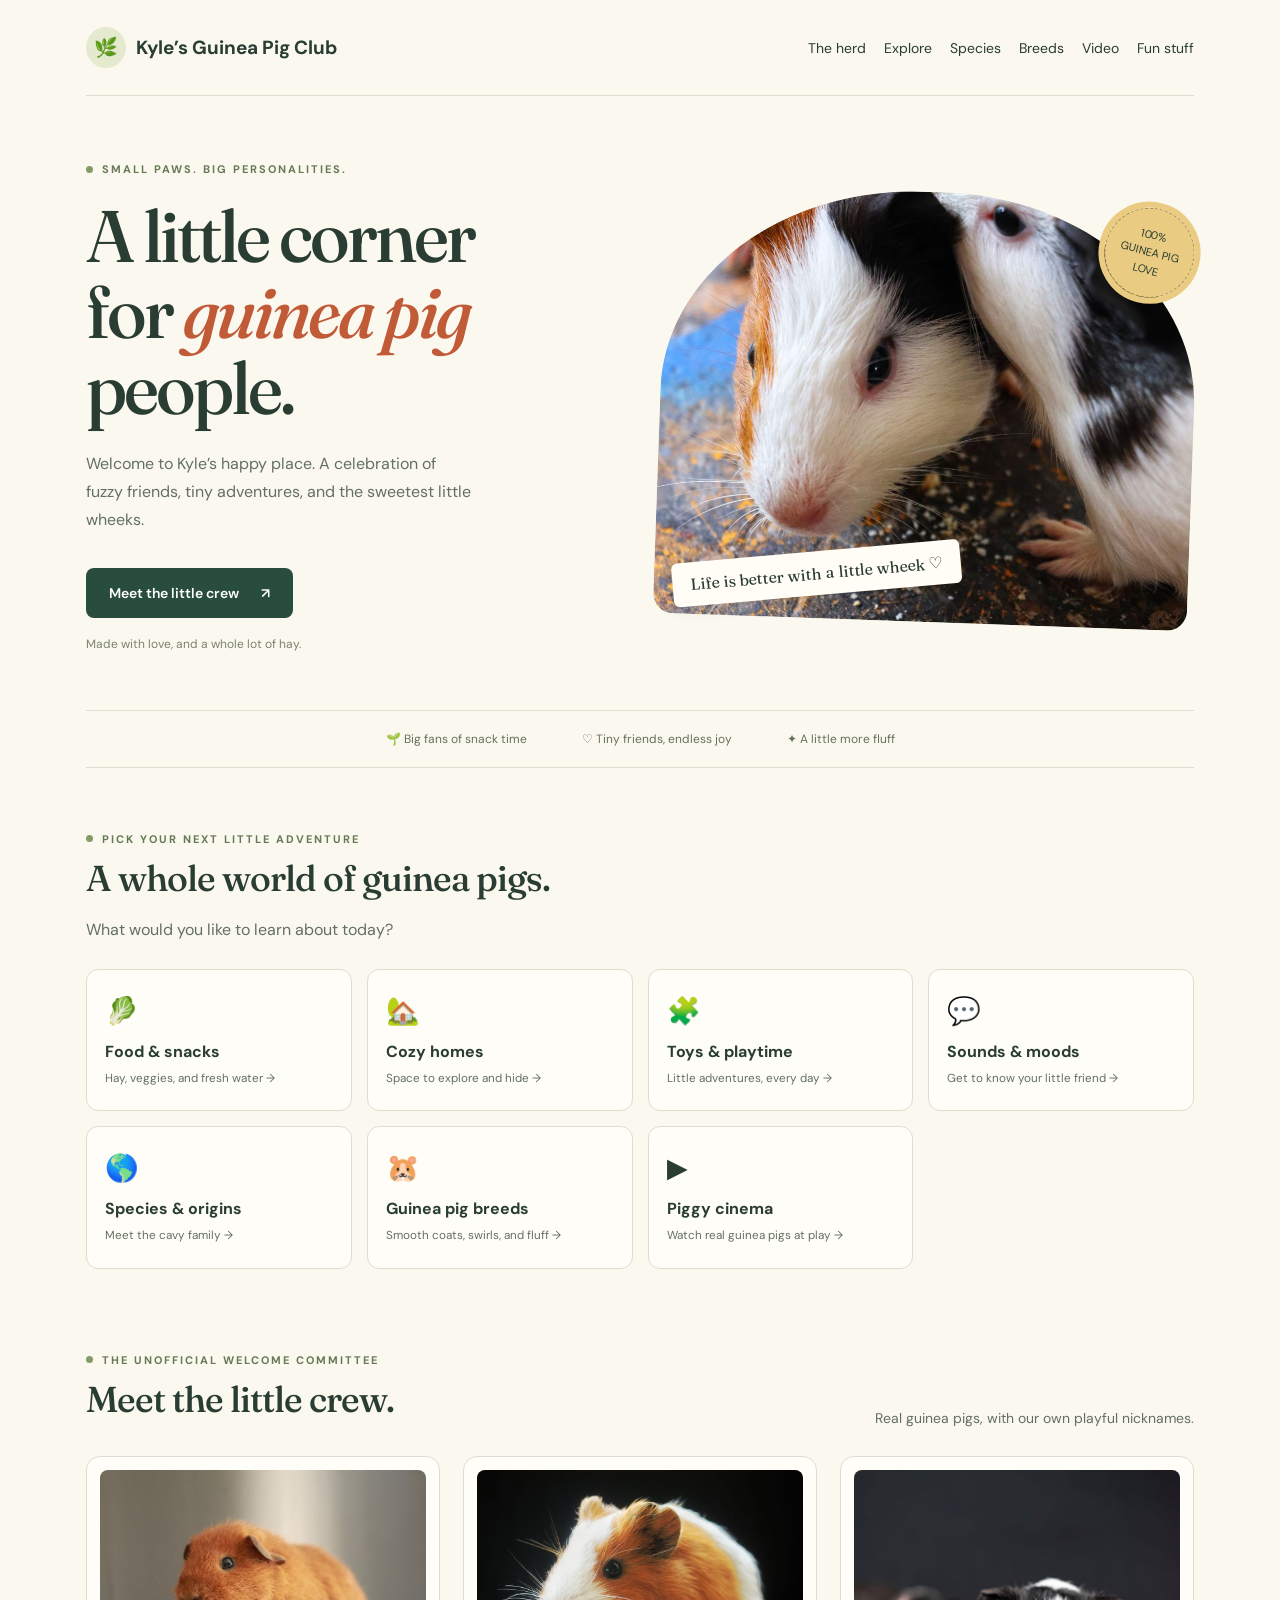
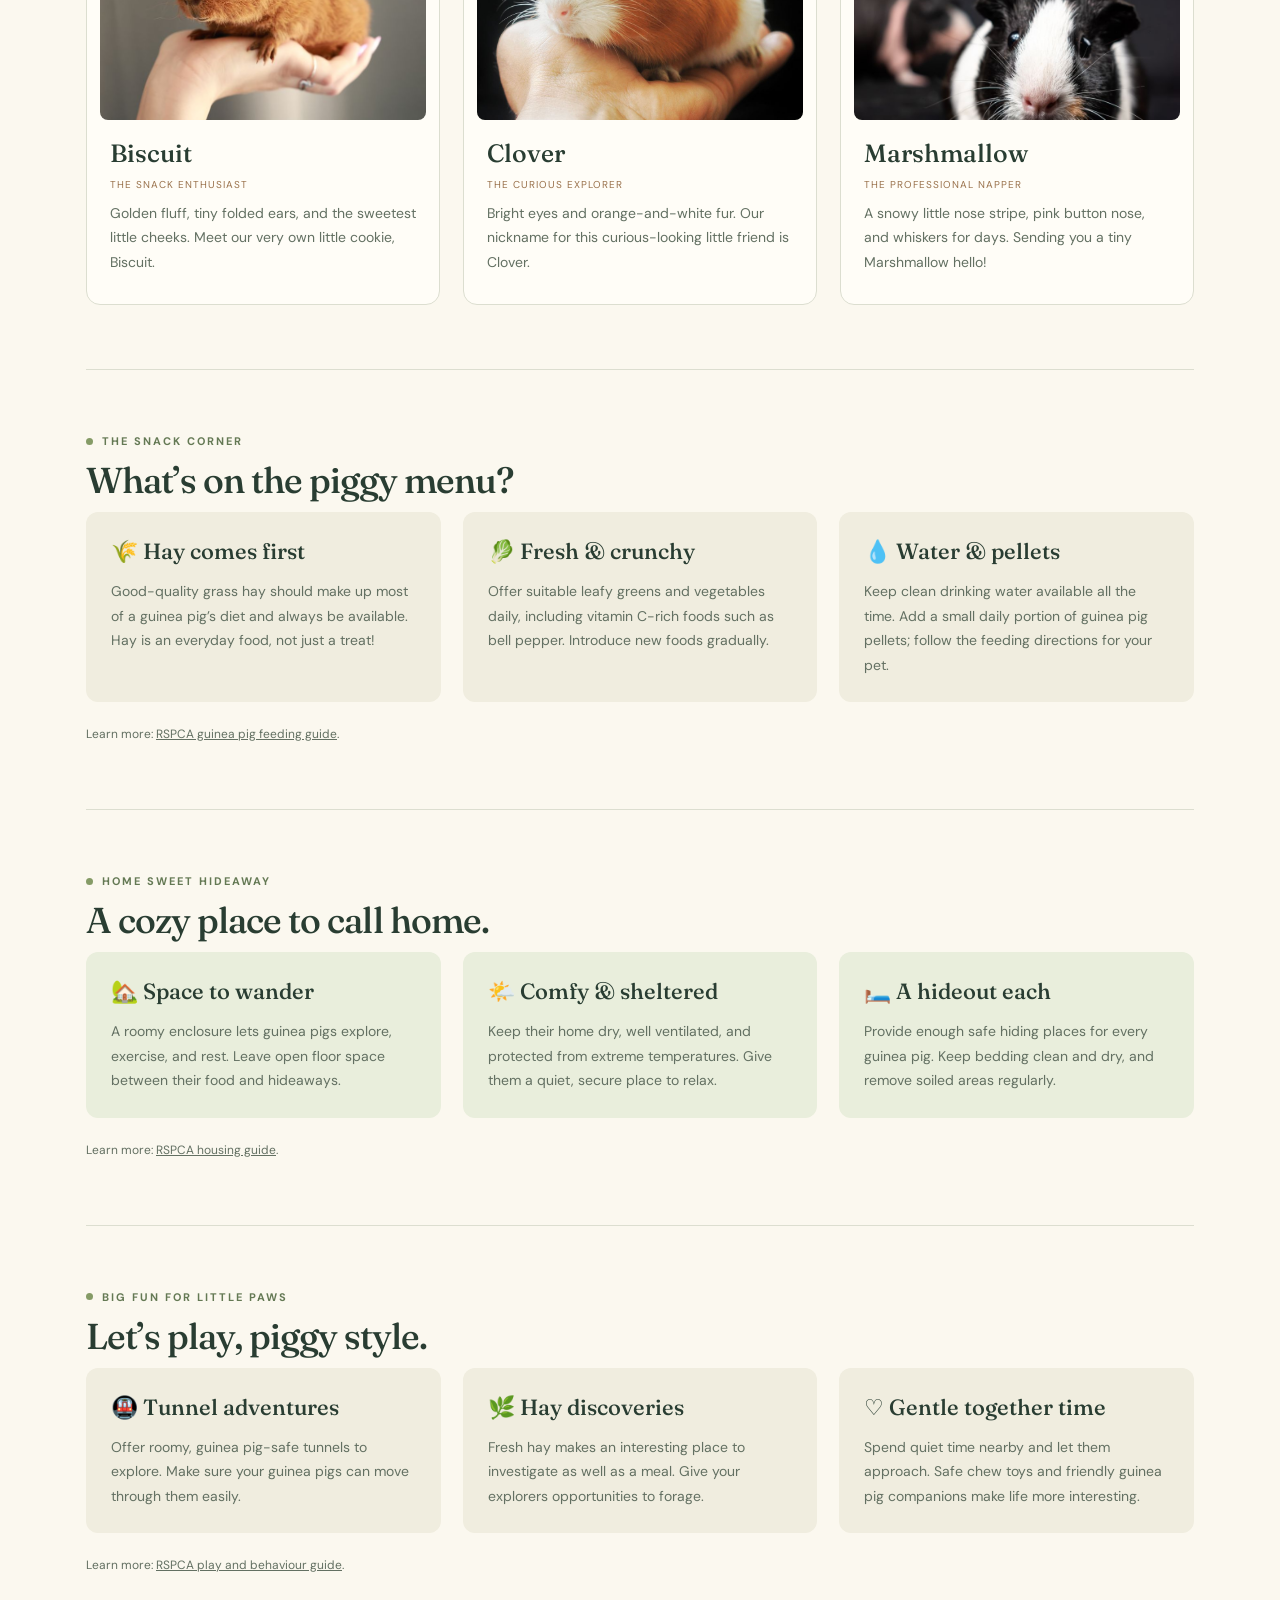
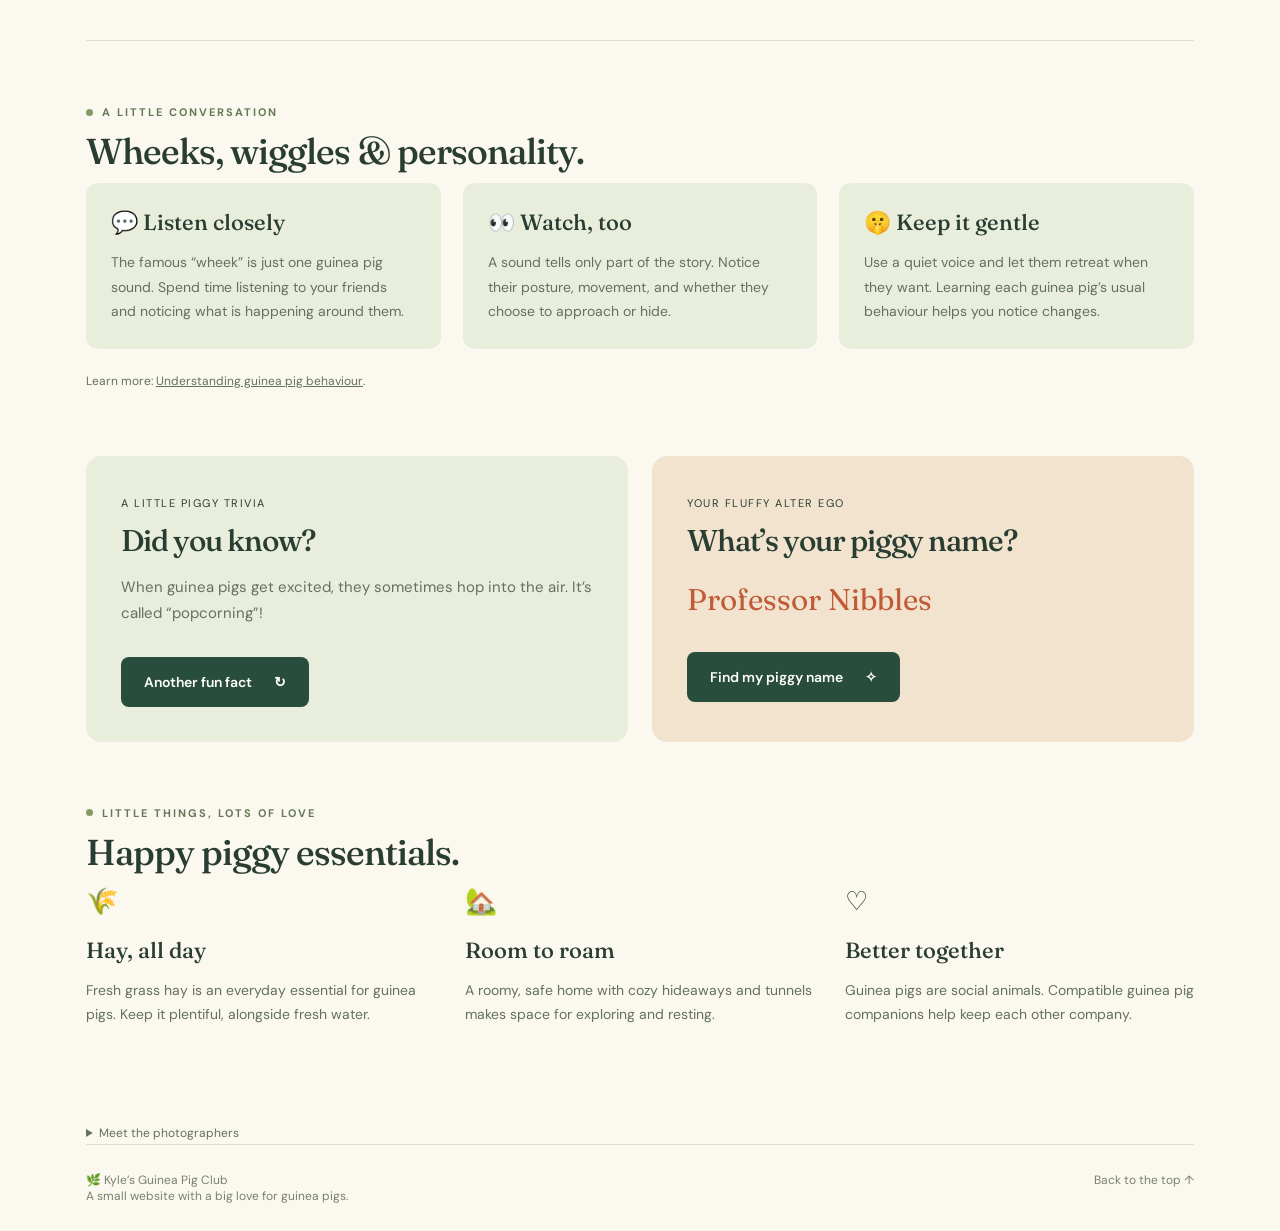
==== commit efac2963: "Refresh guinea pig photos and add species, breeds, and video pages" ====
--- a/public/index.html
+++ b/public/index.html
@@ -4,32 +4,26 @@
 <meta charset="utf-8"><meta name="viewport" content="width=device-width, initial-scale=1">
 <meta name="description" content="Kyle’s cozy corner of the internet for guinea pig fans. Explore real guinea pig photos, food, cozy homes, playtime, and fun facts.">
 <title>Kyle’s Guinea Pig Club</title>
-<style>
-@import url('https://fonts.googleapis.com/css2?family=DM+Sans:wght@400;500;600;700&family=Fraunces:opsz,wght@9..144,500;9..144,600;9..144,700&display=swap');
-:root{--cream:#fbf8ef;--green:#294d3c;--orange:#c15b37;--ink:#293d32;--line:#dcded0}*{box-sizing:border-box}html{scroll-behavior:smooth}body{margin:0;background:var(--cream);color:var(--ink);font-family:'DM Sans',sans-serif}a{color:inherit}button,a{-webkit-tap-highlight-color:transparent}button:focus-visible,a:focus-visible{outline:3px solid var(--orange);outline-offset:5px}.wrap{max-width:1180px;margin:auto;padding:0 36px}header{display:flex;justify-content:space-between;align-items:center;padding:27px 0;border-bottom:1px solid var(--line)}.brand{text-decoration:none;font-weight:700;font-size:19px;display:flex;align-items:center;gap:10px}.brand span{background:#e5eacf;padding:8px;border-radius:50%}nav{display:flex;gap:28px;font-size:14px}nav a{text-decoration:none}nav a:hover{text-decoration:underline}.hero{display:grid;grid-template-columns:1fr 1fr;align-items:center;gap:40px;padding:66px 0 58px}.eyebrow{text-transform:uppercase;letter-spacing:2px;font-size:11px;font-weight:700;color:#647954;display:flex;gap:9px;align-items:center}.eyebrow:before{content:'';width:7px;height:7px;border-radius:50%;background:#859b66}h1,h2,h3{font-family:'Fraunces',Georgia,serif;font-weight:500}h1{font-size:clamp(48px,5.7vw,76px);letter-spacing:-3px;line-height:1.04;margin:23px 0}h1 em{color:var(--orange);font-weight:500}p{line-height:1.75;color:#637062}.intro{max-width:390px;font-size:16px}.button{display:inline-flex;gap:22px;align-items:center;border:0;border-radius:8px;background:var(--green);color:white;padding:16px 23px;font:600 14px 'DM Sans',sans-serif;text-decoration:none;cursor:pointer}.button:hover{background:#3f644c}.hero .button{margin:18px 0}.small{font-size:12px;color:#7a8170}.art{position:relative;background:#e6ecd6;border-radius:48% 48% 20px 20px;padding:36px 5px 10px;transform:rotate(2deg)}.art svg{width:100%;height:auto;display:block}.art-label{position:absolute;bottom:23px;left:18px;background:#fffdf5;padding:12px 18px;border-radius:6px;transform:rotate(-7deg);font-family:'Fraunces',Georgia,serif;box-shadow:0 5px 15px #294d3c12}.stamp{position:absolute;right:5px;top:8px;width:90px;height:90px;border-radius:50%;background:#eacb82;display:grid;place-content:center;text-align:center;font-size:11px;line-height:1.6;transform:rotate(12deg);border:1px dashed #9b8554;outline:6px solid #eacb82}.ribbon{display:flex;justify-content:center;gap:55px;padding:20px;border-top:1px solid var(--line);border-bottom:1px solid var(--line);font-size:12px;color:#64715c}section{padding:64px 0;scroll-margin-top:20px}.section-top{display:flex;align-items:end;justify-content:space-between;gap:20px;margin-bottom:25px}h2{font-size:36px;letter-spacing:-1px;margin:10px 0}h3{font-size:25px;margin:18px 0 4px}.section-top p{margin:0;font-size:14px}.cards{display:grid;grid-template-columns:repeat(3,1fr);gap:23px}.card{background:#fffdf7;border:1px solid var(--line);padding:13px;border-radius:14px}.portrait{border-radius:8px;background:#efe2cf;height:180px;display:flex;align-items:center;justify-content:center}.portrait svg{width:225px;height:165px}.card:nth-child(2) .portrait{background:#e6ebd9}.card:nth-child(3) .portrait{background:#f1dfd6}.card-content{padding:0 10px 9px}.card p{font-size:14px;margin:8px 0}.tag{font-size:10px;letter-spacing:1px;text-transform:uppercase;color:#9a724c}.fun{display:grid;grid-template-columns:1fr 1fr;gap:24px;padding-top:0}.panel{padding:35px;border-radius:15px;background:#e9eedc}.panel:nth-child(2){background:#f2e3ce}.panel h2{font-size:30px}.panel p{min-height:56px;font-size:15px}.panel button{margin-top:12px}.fact-label{font-size:11px;letter-spacing:1.5px;text-transform:uppercase}.name{font-family:'Fraunces',Georgia,serif;font-size:30px;color:var(--orange);display:block;margin:22px 0}.care{padding-top:0}.care-grid{display:grid;grid-template-columns:repeat(3,1fr);gap:30px}.care h3{font-size:22px}.care p{font-size:14px}.care-icon{font-size:26px}footer{border-top:1px solid var(--line);padding:27px 0;display:flex;justify-content:space-between;font-size:12px;color:#78816d}footer a{text-decoration:none}.hidden-art{position:absolute;width:0;height:0;overflow:hidden}@media(max-width:700px){.wrap{padding:0 22px}header{padding:20px 0}.brand{font-size:15px}nav{gap:14px;font-size:12px}nav a:last-child{display:none}.hero{grid-template-columns:1fr;padding:38px 0;gap:28px}h1{font-size:57px}.art{max-width:430px;width:100%;margin:auto}.ribbon{gap:18px;font-size:10px;padding:17px 0}.cards,.care-grid{grid-template-columns:1fr}.portrait{height:210px}.fun{grid-template-columns:1fr}.section-top{display:block}.section-top p{margin-top:10px}section{padding:42px 0}footer{gap:20px;line-height:1.6}.panel{padding:27px}}@media(prefers-reduced-motion:reduce){html{scroll-behavior:auto}}
-
-/* Photos and topic guides */
-.art{padding:0;background:#e6ecd6}.hero-photo{width:100%;height:430px;object-fit:cover;object-position:52% center;display:block;border-radius:48% 48% 20px 20px}.stamp{z-index:1}.portrait{height:250px;overflow:hidden}.portrait img{width:100%;height:100%;object-fit:cover;object-position:center 59%;display:block}.card:nth-child(3) .portrait img{object-position:center}.topic-nav{display:grid;grid-template-columns:repeat(4,1fr);gap:15px;margin-top:25px}.topic-link{padding:23px 18px;border:1px solid var(--line);border-radius:12px;text-decoration:none;background:#fffdf7}.topic-link:hover{background:#e9eedc;border-color:#859b66}.topic-link span{font-size:27px;display:block;margin-bottom:13px}.topic-link strong{display:block;font-size:16px}.topic-link small{display:block;color:#637062;margin-top:8px;line-height:1.5}.guide{border-top:1px solid var(--line)}.guide-grid{display:grid;grid-template-columns:repeat(3,1fr);gap:22px}.guide-card{border-radius:12px;background:#f0eddf;padding:25px}.guide-card h3{font-size:22px;margin-top:0}.guide-card p{font-size:14px;margin-bottom:0}.guide:nth-of-type(even) .guide-card{background:#e9eedc}.source{font-size:12px;margin:22px 0 0}.photo-credits{font-size:12px;line-height:1.8;color:#637062;margin-top:18px}.photo-credits summary{cursor:pointer}header nav{flex-wrap:wrap}#explore{padding-bottom:20px}
-@media(max-width:700px){header{align-items:flex-start;gap:18px;flex-direction:column}header nav a:last-child{display:block}header nav{gap:22px}.topic-nav{grid-template-columns:repeat(2,1fr)}.guide-grid{grid-template-columns:1fr}.hero-photo{height:360px}.portrait{height:280px}.art-label{font-size:14px}.stamp{width:76px;height:76px;font-size:10px}}
-</style>
+<link rel="stylesheet" href="styles.css">
 </head>
 <body>
+<a class="skip-link" href="#main">Skip to content</a>
 <div class="wrap">
-<header><a class="brand" href="#"><span aria-hidden="true">🌿</span> Kyle’s Guinea Pig Club</a><nav aria-label="Main navigation"><a href="#herd">The herd</a><a href="#explore">Explore</a><a href="#food">Food</a><a href="#fun">Fun stuff</a></nav></header>
-<main>
+<header><a class="brand" href="#"><span aria-hidden="true">🌿</span> Kyle’s Guinea Pig Club</a><nav aria-label="Main navigation"><a href="#herd">The herd</a><a href="#explore">Explore</a><a href="species.html">Species</a><a href="breeds.html">Breeds</a><a href="videos.html">Video</a><a href="#fun">Fun stuff</a></nav></header>
+<main id="main">
 <div class="hero"><div><div class="eyebrow">Small paws. Big personalities.</div><h1>A little corner<br>for <em>guinea pig</em><br>people.</h1><p class="intro">Welcome to Kyle’s happy place. A celebration of fuzzy friends, tiny adventures, and the sweetest little wheeks.</p><a class="button" href="#herd">Meet the little crew <span aria-hidden="true">↗</span></a><div class="small">Made with love, and a whole lot of hay.</div></div>
-<div class="art"><div class="stamp">100%<br>GUINEA PIG<br>LOVE</div><img class="hero-photo" src="images/marshmallow.jpg" alt="A fluffy white, orange, and black guinea pig exploring outdoors" width="1000" height="668" fetchpriority="high"><span class="art-label">Life is better with a little wheek ♡</span></div></div>
+<div class="art"><div class="stamp">100%<br>GUINEA PIG<br>LOVE</div><img class="hero-photo" src="images/welcome.jpg" alt="Two guinea pig friends snuggling close together" width="1000" height="1500" fetchpriority="high"><span class="art-label">Life is better with a little wheek ♡</span></div></div>
 <div class="ribbon"><span>🌱 Big fans of snack time</span><span>♡ Tiny friends, endless joy</span><span>✦ A little more fluff</span></div>
 <section id="explore"><div class="eyebrow">Pick your next little adventure</div><h2>A whole world of guinea pigs.</h2><p>What would you like to learn about today?</p><nav class="topic-nav" aria-label="Guinea pig categories">
 <a class="topic-link" href="#food"><span aria-hidden="true">🥬</span><strong>Food &amp; snacks</strong><small>Hay, veggies, and fresh water →</small></a>
 <a class="topic-link" href="#homes"><span aria-hidden="true">🏡</span><strong>Cozy homes</strong><small>Space to explore and hide →</small></a>
 <a class="topic-link" href="#toys"><span aria-hidden="true">🧩</span><strong>Toys &amp; playtime</strong><small>Little adventures, every day →</small></a>
 <a class="topic-link" href="#sounds"><span aria-hidden="true">💬</span><strong>Sounds &amp; moods</strong><small>Get to know your little friend →</small></a>
-</nav></section>
+<a class="topic-link" href="species.html"><span aria-hidden="true">🌎</span><strong>Species &amp; origins</strong><small>Meet the cavy family →</small></a><a class="topic-link" href="breeds.html"><span aria-hidden="true">🐹</span><strong>Guinea pig breeds</strong><small>Smooth coats, swirls, and fluff →</small></a><a class="topic-link" href="videos.html"><span aria-hidden="true">▶</span><strong>Piggy cinema</strong><small>Watch real guinea pigs at play →</small></a></nav></section>
 <section id="herd"><div class="section-top"><div><div class="eyebrow">The unofficial welcome committee</div><h2>Meet the little crew.</h2></div><p>Real guinea pigs, with our own playful nicknames.</p></div><div class="cards">
-<article class="card"><div class="portrait"><img src="images/biscuit.jpg" alt="A black, white, and orange guinea pig sitting among green leaves" width="1000" height="700" loading="lazy"></div><div class="card-content"><h3>Biscuit</h3><span class="tag">The snack enthusiast</span><p>A tiny nose, a tricolor coat, and a leafy setting. We think “Biscuit” suits this little face!</p></div></article>
+<article class="card"><div class="portrait"><img src="images/biscuit-new.jpg" alt="A round golden-brown guinea pig with tiny ears resting in a hand" width="1000" height="700" loading="lazy"></div><div class="card-content"><h3>Biscuit</h3><span class="tag">The snack enthusiast</span><p>Golden fluff, tiny folded ears, and the sweetest little cheeks. Meet our very own little cookie, Biscuit.</p></div></article>
 <article class="card"><div class="portrait"><img src="images/clover.jpg" alt="An orange and white guinea pig resting in a hand" width="1000" height="700" loading="lazy"></div><div class="card-content"><h3>Clover</h3><span class="tag">The curious explorer</span><p>Bright eyes and orange-and-white fur. Our nickname for this curious-looking little friend is Clover.</p></div></article>
-<article class="card"><div class="portrait"><img src="images/marshmallow.jpg" alt="A fluffy tricolor guinea pig with a bright white coat" width="1000" height="700" loading="lazy"></div><div class="card-content"><h3>Marshmallow</h3><span class="tag">The professional napper</span><p>So much fluffy white fur! This real guinea pig inspired our sweet nickname, Marshmallow.</p></div></article></div></section>
+<article class="card"><div class="portrait"><img src="images/marshmallow-new.jpg" alt="A black and white guinea pig looking at the camera with a tiny pink nose" width="1000" height="700" loading="lazy"></div><div class="card-content"><h3>Marshmallow</h3><span class="tag">The professional napper</span><p>A snowy little nose stripe, pink button nose, and whiskers for days. Sending you a tiny Marshmallow hello!</p></div></article></div></section>
 
 <section class="guide" id="food"><div class="eyebrow">The snack corner</div><h2>What’s on the piggy menu?</h2><div class="guide-grid">
 <article class="guide-card"><h3>🌾 Hay comes first</h3><p>Good-quality grass hay should make up most of a guinea pig’s diet and always be available. Hay is an everyday food, not just a treat!</p></article>
@@ -53,7 +47,7 @@
 </div><p class="source">Learn more: <a href="https://www.rspca.org.uk/adviceandwelfare/pets/rodents/guineapigs/behaviour">Understanding guinea pig behaviour</a>.</p></section>
 <section class="fun" id="fun" aria-label="Guinea pig activities"><div class="panel"><span class="fact-label">A little piggy trivia</span><h2>Did you know?</h2><p id="fact" aria-live="polite">When guinea pigs get excited, they sometimes hop into the air. It’s called “popcorning”!</p><button class="button" id="fact-button" type="button">Another fun fact <span aria-hidden="true">↻</span></button></div><div class="panel"><span class="fact-label">Your fluffy alter ego</span><h2>What’s your piggy name?</h2><output class="name" id="pig-name" aria-live="polite">Professor Nibbles</output><button class="button" id="name-button" type="button">Find my piggy name <span aria-hidden="true">✧</span></button></div></section>
 <section id="care" class="care"><div class="eyebrow">Little things, lots of love</div><h2>Happy piggy essentials.</h2><div class="care-grid"><article><span class="care-icon" aria-hidden="true">🌾</span><h3>Hay, all day</h3><p>Fresh grass hay is an everyday essential for guinea pigs. Keep it plentiful, alongside fresh water.</p></article><article><span class="care-icon" aria-hidden="true">🏡</span><h3>Room to roam</h3><p>A roomy, safe home with cozy hideaways and tunnels makes space for exploring and resting.</p></article><article><span class="care-icon" aria-hidden="true">♡</span><h3>Better together</h3><p>Guinea pigs are social animals. Compatible guinea pig companions help keep each other company.</p></article></div></section>
-<details class="photo-credits"><summary>Meet the photographers</summary><p>Real guinea pig photos from Pexels. Nicknames and character descriptions are for fun; these are not Kyle’s pets.</p><ul><li>Biscuit: <a href="https://www.pexels.com/photo/close-up-photo-of-a-guinea-pig-12916343/">Wendie Ramirez</a>.</li><li>Clover: <a href="https://www.pexels.com/photo/close-up-photo-of-guinea-pig-4383760/">Faris Subriun</a>.</li><li>Marshmallow and the cover: <a href="https://www.pexels.com/photo/adorable-guinea-pig-on-straw-bedding-30655164/">Original photo on Pexels</a>.</li></ul><p>Used under the <a href="https://www.pexels.com/license/">Pexels license</a>; displayed with cropping to fit the page.</p></details></main><footer><span>🌿 Kyle’s Guinea Pig Club<br>A small website with a big love for guinea pigs.</span><a href="#">Back to the top ↑</a></footer>
+<details class="photo-credits"><summary>Meet the photographers</summary><p>Real guinea pig photos from Pexels. Nicknames and character descriptions are for fun; these are not Kyle’s pets.</p><ul><li>Biscuit: <a href="https://www.pexels.com/photo/adorable-guinea-pig-held-in-hand-indoors-37102819/">Meyeli Photo</a>.</li><li>Clover: <a href="https://www.pexels.com/photo/close-up-photo-of-guinea-pig-4383760/">Faris Subriun</a>.</li><li>Marshmallow: <a href="https://www.pexels.com/photo/black-and-white-guinea-pig-20839547/">Original photo on Pexels</a>.</li><li>Cover: <a href="https://www.pexels.com/photo/portrait-of-guinea-pigs-15002727/">Original photo on Pexels</a>.</li></ul><p>Used under the <a href="https://www.pexels.com/license/">Pexels license</a>; displayed with cropping to fit the page.</p></details></main><footer><span>🌿 Kyle’s Guinea Pig Club<br>A small website with a big love for guinea pigs.</span><a href="#">Back to the top ↑</a></footer>
 </div>
 <script>
 const facts=['When guinea pigs get excited, they sometimes hop into the air. It’s called “popcorning”!','Guinea pigs are also called cavies. One guinea pig is a cavy!','Guinea pigs make different sounds, including their famous “wheek” call.','Despite their name, guinea pigs are rodents, not pigs.'];
--- a/public/styles.css
+++ b/public/styles.css
@@ -0,0 +1,8 @@
+@import url('https://fonts.googleapis.com/css2?family=DM+Sans:wght@400;500;600;700&family=Fraunces:opsz,wght@9..144,500;9..144,600;9..144,700&display=swap');
+:root{--cream:#fbf8ef;--green:#294d3c;--orange:#c15b37;--ink:#293d32;--line:#dcded0}*{box-sizing:border-box}html{scroll-behavior:smooth}body{margin:0;background:var(--cream);color:var(--ink);font-family:'DM Sans',sans-serif}a{color:inherit}button,a{-webkit-tap-highlight-color:transparent}button:focus-visible,a:focus-visible{outline:3px solid var(--orange);outline-offset:5px}.wrap{max-width:1180px;margin:auto;padding:0 36px}header{display:flex;justify-content:space-between;align-items:center;padding:27px 0;border-bottom:1px solid var(--line)}.brand{text-decoration:none;font-weight:700;font-size:19px;display:flex;align-items:center;gap:10px}.brand span{background:#e5eacf;padding:8px;border-radius:50%}nav{display:flex;gap:28px;font-size:14px}nav a{text-decoration:none}nav a:hover{text-decoration:underline}.hero{display:grid;grid-template-columns:1fr 1fr;align-items:center;gap:40px;padding:66px 0 58px}.eyebrow{text-transform:uppercase;letter-spacing:2px;font-size:11px;font-weight:700;color:#647954;display:flex;gap:9px;align-items:center}.eyebrow:before{content:'';width:7px;height:7px;border-radius:50%;background:#859b66}h1,h2,h3{font-family:'Fraunces',Georgia,serif;font-weight:500}h1{font-size:clamp(48px,5.7vw,76px);letter-spacing:-3px;line-height:1.04;margin:23px 0}h1 em{color:var(--orange);font-weight:500}p{line-height:1.75;color:#637062}.intro{max-width:390px;font-size:16px}.button{display:inline-flex;gap:22px;align-items:center;border:0;border-radius:8px;background:var(--green);color:white;padding:16px 23px;font:600 14px 'DM Sans',sans-serif;text-decoration:none;cursor:pointer}.button:hover{background:#3f644c}.hero .button{margin:18px 0}.small{font-size:12px;color:#7a8170}.art{position:relative;background:#e6ecd6;border-radius:48% 48% 20px 20px;padding:36px 5px 10px;transform:rotate(2deg)}.art svg{width:100%;height:auto;display:block}.art-label{position:absolute;bottom:23px;left:18px;background:#fffdf5;padding:12px 18px;border-radius:6px;transform:rotate(-7deg);font-family:'Fraunces',Georgia,serif;box-shadow:0 5px 15px #294d3c12}.stamp{position:absolute;right:5px;top:8px;width:90px;height:90px;border-radius:50%;background:#eacb82;display:grid;place-content:center;text-align:center;font-size:11px;line-height:1.6;transform:rotate(12deg);border:1px dashed #9b8554;outline:6px solid #eacb82}.ribbon{display:flex;justify-content:center;gap:55px;padding:20px;border-top:1px solid var(--line);border-bottom:1px solid var(--line);font-size:12px;color:#64715c}section{padding:64px 0;scroll-margin-top:20px}.section-top{display:flex;align-items:end;justify-content:space-between;gap:20px;margin-bottom:25px}h2{font-size:36px;letter-spacing:-1px;margin:10px 0}h3{font-size:25px;margin:18px 0 4px}.section-top p{margin:0;font-size:14px}.cards{display:grid;grid-template-columns:repeat(3,1fr);gap:23px}.card{background:#fffdf7;border:1px solid var(--line);padding:13px;border-radius:14px}.portrait{border-radius:8px;background:#efe2cf;height:180px;display:flex;align-items:center;justify-content:center}.portrait svg{width:225px;height:165px}.card:nth-child(2) .portrait{background:#e6ebd9}.card:nth-child(3) .portrait{background:#f1dfd6}.card-content{padding:0 10px 9px}.card p{font-size:14px;margin:8px 0}.tag{font-size:10px;letter-spacing:1px;text-transform:uppercase;color:#9a724c}.fun{display:grid;grid-template-columns:1fr 1fr;gap:24px;padding-top:0}.panel{padding:35px;border-radius:15px;background:#e9eedc}.panel:nth-child(2){background:#f2e3ce}.panel h2{font-size:30px}.panel p{min-height:56px;font-size:15px}.panel button{margin-top:12px}.fact-label{font-size:11px;letter-spacing:1.5px;text-transform:uppercase}.name{font-family:'Fraunces',Georgia,serif;font-size:30px;color:var(--orange);display:block;margin:22px 0}.care{padding-top:0}.care-grid{display:grid;grid-template-columns:repeat(3,1fr);gap:30px}.care h3{font-size:22px}.care p{font-size:14px}.care-icon{font-size:26px}footer{border-top:1px solid var(--line);padding:27px 0;display:flex;justify-content:space-between;font-size:12px;color:#78816d}footer a{text-decoration:none}.hidden-art{position:absolute;width:0;height:0;overflow:hidden}@media(max-width:700px){.wrap{padding:0 22px}header{padding:20px 0}.brand{font-size:15px}nav{gap:14px;font-size:12px}nav a:last-child{display:none}.hero{grid-template-columns:1fr;padding:38px 0;gap:28px}h1{font-size:57px}.art{max-width:430px;width:100%;margin:auto}.ribbon{gap:18px;font-size:10px;padding:17px 0}.cards,.care-grid{grid-template-columns:1fr}.portrait{height:210px}.fun{grid-template-columns:1fr}.section-top{display:block}.section-top p{margin-top:10px}section{padding:42px 0}footer{gap:20px;line-height:1.6}.panel{padding:27px}}@media(prefers-reduced-motion:reduce){html{scroll-behavior:auto}}
+
+/* Photos and topic guides */
+.art{padding:0;background:#e6ecd6}.hero-photo{width:100%;height:430px;object-fit:cover;object-position:52% center;display:block;border-radius:48% 48% 20px 20px}.stamp{z-index:1}.portrait{height:250px;overflow:hidden}.portrait img{width:100%;height:100%;object-fit:cover;object-position:center 59%;display:block}.card:nth-child(3) .portrait img{object-position:center}.topic-nav{display:grid;grid-template-columns:repeat(4,1fr);gap:15px;margin-top:25px}.topic-link{padding:23px 18px;border:1px solid var(--line);border-radius:12px;text-decoration:none;background:#fffdf7}.topic-link:hover{background:#e9eedc;border-color:#859b66}.topic-link span{font-size:27px;display:block;margin-bottom:13px}.topic-link strong{display:block;font-size:16px}.topic-link small{display:block;color:#637062;margin-top:8px;line-height:1.5}.guide{border-top:1px solid var(--line)}.guide-grid{display:grid;grid-template-columns:repeat(3,1fr);gap:22px}.guide-card{border-radius:12px;background:#f0eddf;padding:25px}.guide-card h3{font-size:22px;margin-top:0}.guide-card p{font-size:14px;margin-bottom:0}.guide:nth-of-type(even) .guide-card{background:#e9eedc}.source{font-size:12px;margin:22px 0 0}.photo-credits{font-size:12px;line-height:1.8;color:#637062;margin-top:18px}.photo-credits summary{cursor:pointer}header nav{flex-wrap:wrap}#explore{padding-bottom:20px}
+@media(max-width:700px){header{align-items:flex-start;gap:18px;flex-direction:column}header nav a:last-child{display:block}header nav{gap:22px}.topic-nav{grid-template-columns:repeat(2,1fr)}.guide-grid{grid-template-columns:1fr}.hero-photo{height:360px}.portrait{height:280px}.art-label{font-size:14px}.stamp{width:76px;height:76px;font-size:10px}}
+
+header{gap:24px}header nav{justify-content:flex-end;gap:18px}.brand{flex-shrink:0}.portrait img[src*="marshmallow-new"]{object-position:center 68%}.portrait img[src*="biscuit-new"]{object-position:center}.hero-photo{object-position:center 43%}.page-intro{max-width:820px;padding:55px 0 30px}.page-intro h1{font-size:clamp(42px,6vw,68px);letter-spacing:-2px}.page-intro p{font-size:18px;max-width:650px}.page-banner{width:100%;max-height:390px;object-fit:cover;object-position:center 45%;border-radius:18px}.note{background:#e9eedc;padding:24px 30px;border-radius:14px;margin:28px 0}.note h2{font-size:27px}.page-links{display:flex;gap:18px;flex-wrap:wrap;padding:35px 0}.breed-grid{display:grid;grid-template-columns:repeat(3,1fr);gap:22px}.breed-card{background:#fffdf7;border:1px solid var(--line);border-radius:16px;padding:30px}.coat-icon{font-size:46px;line-height:1.4}.breed-card p{font-size:15px}.video-frame{width:100%;aspect-ratio:16/9;border:0;border-radius:16px;background:#243c30}.video-caption{font-size:14px}.watch-prompt{padding:25px;background:#f2e3ce;border-radius:14px}nav [aria-current="page"]{font-weight:700;text-decoration:underline;text-underline-offset:6px}.skip-link{position:absolute;left:20px;top:-80px;background:white;padding:12px;z-index:10}.skip-link:focus{top:10px}@media(max-width:850px){header{flex-wrap:wrap}header nav{justify-content:flex-start}.breed-grid{grid-template-columns:1fr}.page-intro{padding-top:35px}}
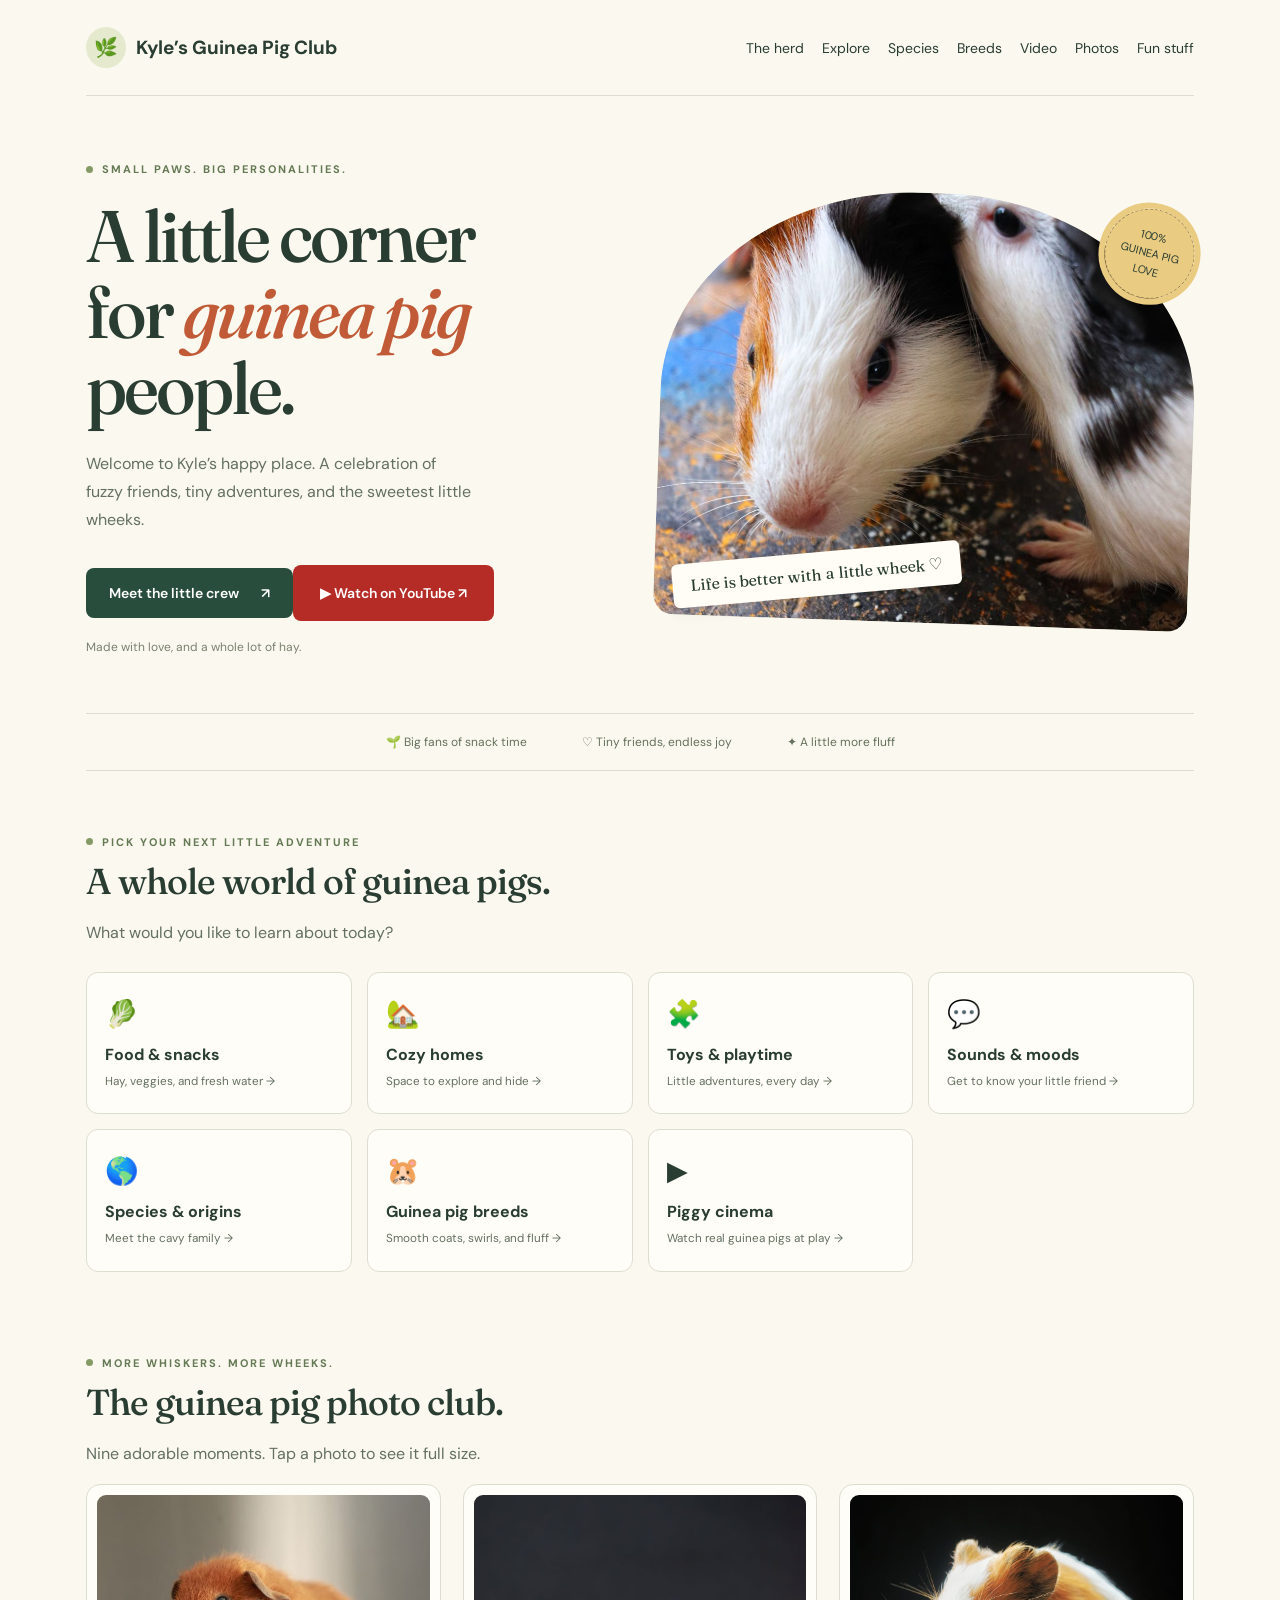
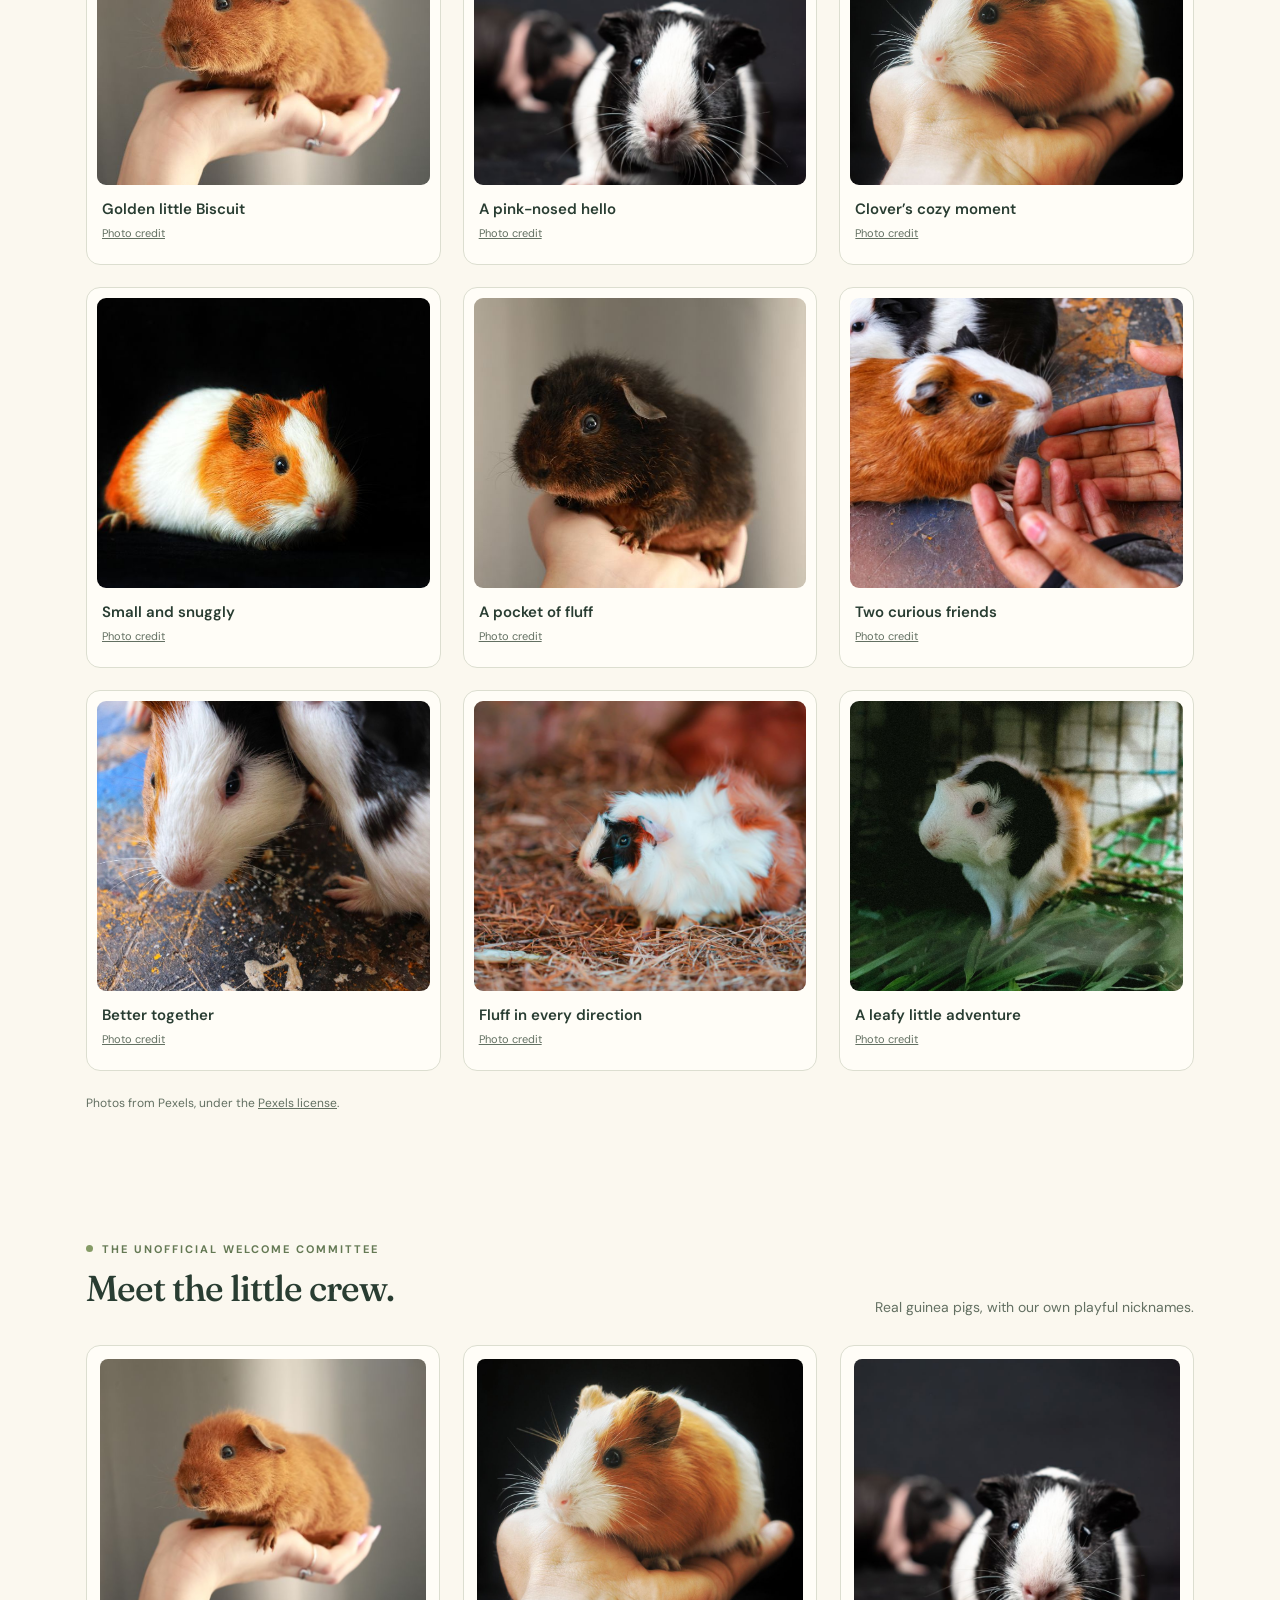
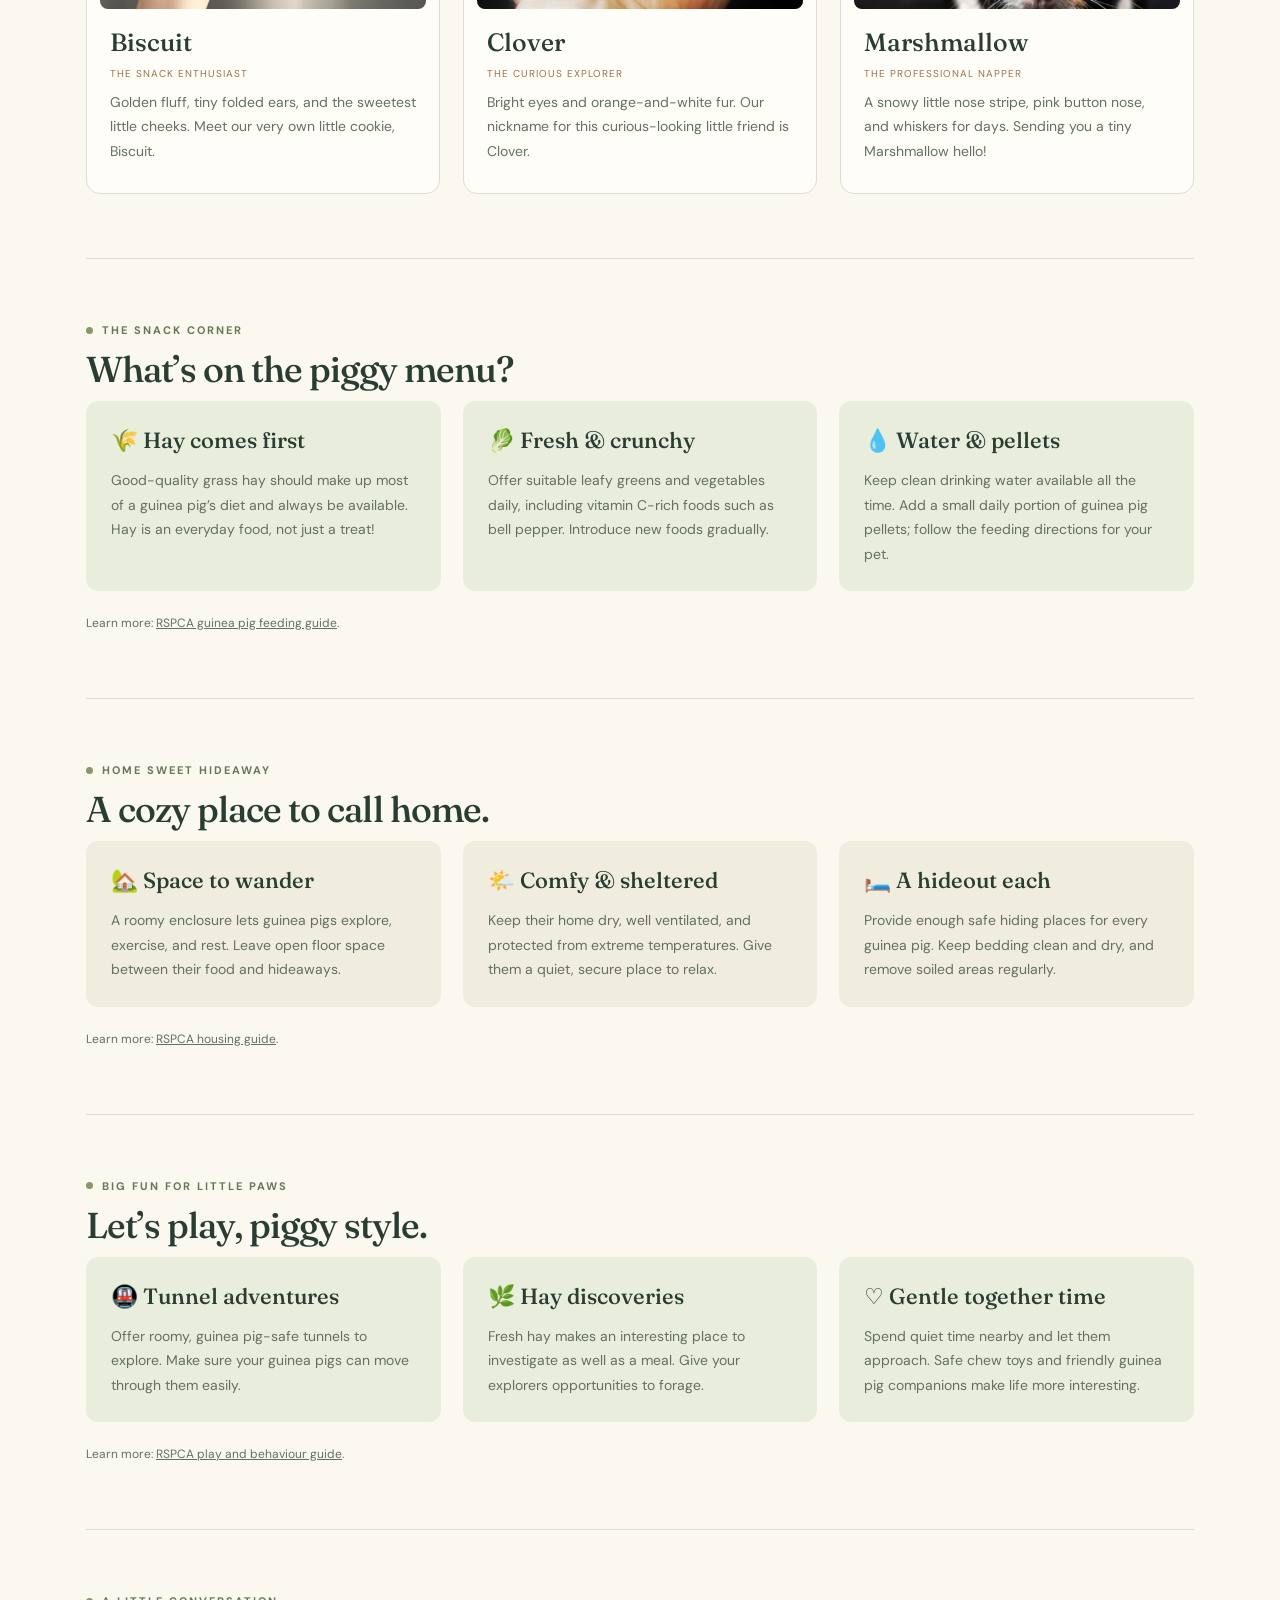
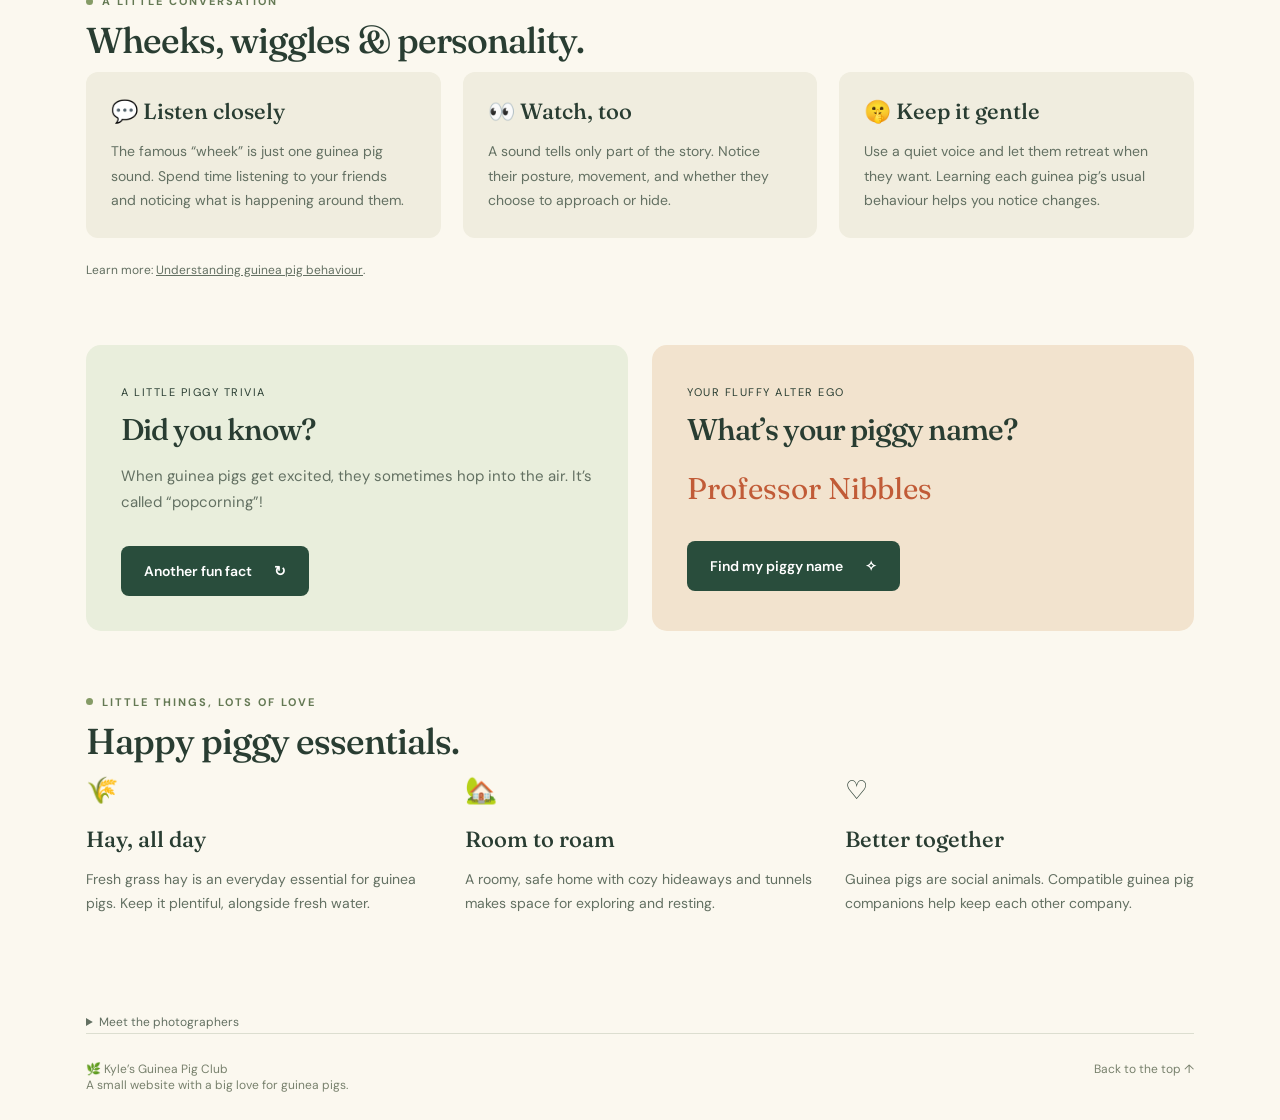
==== commit 3f5b966e: "Add direct YouTube buttons and nine-photo guinea pig galleries" ====
--- a/public/index.html
+++ b/public/index.html
@@ -9,9 +9,9 @@
 <body>
 <a class="skip-link" href="#main">Skip to content</a>
 <div class="wrap">
-<header><a class="brand" href="#"><span aria-hidden="true">🌿</span> Kyle’s Guinea Pig Club</a><nav aria-label="Main navigation"><a href="#herd">The herd</a><a href="#explore">Explore</a><a href="species.html">Species</a><a href="breeds.html">Breeds</a><a href="videos.html">Video</a><a href="#fun">Fun stuff</a></nav></header>
+<header><a class="brand" href="#"><span aria-hidden="true">🌿</span> Kyle’s Guinea Pig Club</a><nav aria-label="Main navigation"><a href="#herd">The herd</a><a href="#explore">Explore</a><a href="species.html">Species</a><a href="breeds.html">Breeds</a><a href="videos.html">Video</a><a href="#gallery">Photos</a><a href="#fun">Fun stuff</a></nav></header>
 <main id="main">
-<div class="hero"><div><div class="eyebrow">Small paws. Big personalities.</div><h1>A little corner<br>for <em>guinea pig</em><br>people.</h1><p class="intro">Welcome to Kyle’s happy place. A celebration of fuzzy friends, tiny adventures, and the sweetest little wheeks.</p><a class="button" href="#herd">Meet the little crew <span aria-hidden="true">↗</span></a><div class="small">Made with love, and a whole lot of hay.</div></div>
+<div class="hero"><div><div class="eyebrow">Small paws. Big personalities.</div><h1>A little corner<br>for <em>guinea pig</em><br>people.</h1><p class="intro">Welcome to Kyle’s happy place. A celebration of fuzzy friends, tiny adventures, and the sweetest little wheeks.</p><a class="button" href="#herd">Meet the little crew <span aria-hidden="true">↗</span></a><a class="button youtube-button" href="https://www.youtube.com/watch?v=gSkxFIF4vSU" target="_blank" rel="noopener noreferrer">▶ Watch on YouTube ↗</a><div class="small">Made with love, and a whole lot of hay.</div></div>
 <div class="art"><div class="stamp">100%<br>GUINEA PIG<br>LOVE</div><img class="hero-photo" src="images/welcome.jpg" alt="Two guinea pig friends snuggling close together" width="1000" height="1500" fetchpriority="high"><span class="art-label">Life is better with a little wheek ♡</span></div></div>
 <div class="ribbon"><span>🌱 Big fans of snack time</span><span>♡ Tiny friends, endless joy</span><span>✦ A little more fluff</span></div>
 <section id="explore"><div class="eyebrow">Pick your next little adventure</div><h2>A whole world of guinea pigs.</h2><p>What would you like to learn about today?</p><nav class="topic-nav" aria-label="Guinea pig categories">
@@ -20,7 +20,7 @@
 <a class="topic-link" href="#toys"><span aria-hidden="true">🧩</span><strong>Toys &amp; playtime</strong><small>Little adventures, every day →</small></a>
 <a class="topic-link" href="#sounds"><span aria-hidden="true">💬</span><strong>Sounds &amp; moods</strong><small>Get to know your little friend →</small></a>
 <a class="topic-link" href="species.html"><span aria-hidden="true">🌎</span><strong>Species &amp; origins</strong><small>Meet the cavy family →</small></a><a class="topic-link" href="breeds.html"><span aria-hidden="true">🐹</span><strong>Guinea pig breeds</strong><small>Smooth coats, swirls, and fluff →</small></a><a class="topic-link" href="videos.html"><span aria-hidden="true">▶</span><strong>Piggy cinema</strong><small>Watch real guinea pigs at play →</small></a></nav></section>
-<section id="herd"><div class="section-top"><div><div class="eyebrow">The unofficial welcome committee</div><h2>Meet the little crew.</h2></div><p>Real guinea pigs, with our own playful nicknames.</p></div><div class="cards">
+<section id="gallery"><div class="eyebrow">More whiskers. More wheeks.</div><h2>The guinea pig photo club.</h2><p>Nine adorable moments. Tap a photo to see it full size.</p><div class="photo-gallery"><figure><a href="images/biscuit-new.jpg" target="_blank" rel="noopener noreferrer" aria-label="View Golden little Biscuit full size (new tab)"><img src="images/biscuit-new.jpg" alt="Golden little Biscuit — a real guinea pig photograph" width="800" height="600" loading="lazy"></a><figcaption>Golden little Biscuit <a class="photo-source" href="https://www.pexels.com/photo/37102819/">Photo credit</a></figcaption></figure><figure><a href="images/marshmallow-new.jpg" target="_blank" rel="noopener noreferrer" aria-label="View A pink-nosed hello full size (new tab)"><img src="images/marshmallow-new.jpg" alt="A pink-nosed hello — a real guinea pig photograph" width="800" height="600" loading="lazy"></a><figcaption>A pink-nosed hello <a class="photo-source" href="https://www.pexels.com/photo/20839547/">Photo credit</a></figcaption></figure><figure><a href="images/clover.jpg" target="_blank" rel="noopener noreferrer" aria-label="View Clover’s cozy moment full size (new tab)"><img src="images/clover.jpg" alt="Clover’s cozy moment — a real guinea pig photograph" width="800" height="600" loading="lazy"></a><figcaption>Clover’s cozy moment <a class="photo-source" href="https://www.pexels.com/photo/4383760/">Photo credit</a></figcaption></figure><figure><a href="images/piggy-portrait.jpg" target="_blank" rel="noopener noreferrer" aria-label="View Small and snuggly full size (new tab)"><img src="images/piggy-portrait.jpg" alt="Small and snuggly — a real guinea pig photograph" width="800" height="600" loading="lazy"></a><figcaption>Small and snuggly <a class="photo-source" href="https://www.pexels.com/photo/4383759/">Photo credit</a></figcaption></figure><figure><a href="images/piggy-cuddle.jpg" target="_blank" rel="noopener noreferrer" aria-label="View A pocket of fluff full size (new tab)"><img src="images/piggy-cuddle.jpg" alt="A pocket of fluff — a real guinea pig photograph" width="800" height="600" loading="lazy"></a><figcaption>A pocket of fluff <a class="photo-source" href="https://www.pexels.com/photo/37102818/">Photo credit</a></figcaption></figure><figure><a href="images/piggy-pair.jpg" target="_blank" rel="noopener noreferrer" aria-label="View Two curious friends full size (new tab)"><img src="images/piggy-pair.jpg" alt="Two curious friends — a real guinea pig photograph" width="800" height="600" loading="lazy"></a><figcaption>Two curious friends <a class="photo-source" href="https://www.pexels.com/photo/15002728/">Photo credit</a></figcaption></figure><figure><a href="images/welcome.jpg" target="_blank" rel="noopener noreferrer" aria-label="View Better together full size (new tab)"><img src="images/welcome.jpg" alt="Better together — a real guinea pig photograph" width="800" height="600" loading="lazy"></a><figcaption>Better together <a class="photo-source" href="https://www.pexels.com/photo/15002727/">Photo credit</a></figcaption></figure><figure><a href="images/marshmallow.jpg" target="_blank" rel="noopener noreferrer" aria-label="View Fluff in every direction full size (new tab)"><img src="images/marshmallow.jpg" alt="Fluff in every direction — a real guinea pig photograph" width="800" height="600" loading="lazy"></a><figcaption>Fluff in every direction <a class="photo-source" href="https://www.pexels.com/photo/30655164/">Photo credit</a></figcaption></figure><figure><a href="images/biscuit.jpg" target="_blank" rel="noopener noreferrer" aria-label="View A leafy little adventure full size (new tab)"><img src="images/biscuit.jpg" alt="A leafy little adventure — a real guinea pig photograph" width="800" height="600" loading="lazy"></a><figcaption>A leafy little adventure <a class="photo-source" href="https://www.pexels.com/photo/12916343/">Photo credit</a></figcaption></figure></div><p class="source">Photos from Pexels, under the <a href="https://www.pexels.com/license/">Pexels license</a>.</p></section><section id="herd"><div class="section-top"><div><div class="eyebrow">The unofficial welcome committee</div><h2>Meet the little crew.</h2></div><p>Real guinea pigs, with our own playful nicknames.</p></div><div class="cards">
 <article class="card"><div class="portrait"><img src="images/biscuit-new.jpg" alt="A round golden-brown guinea pig with tiny ears resting in a hand" width="1000" height="700" loading="lazy"></div><div class="card-content"><h3>Biscuit</h3><span class="tag">The snack enthusiast</span><p>Golden fluff, tiny folded ears, and the sweetest little cheeks. Meet our very own little cookie, Biscuit.</p></div></article>
 <article class="card"><div class="portrait"><img src="images/clover.jpg" alt="An orange and white guinea pig resting in a hand" width="1000" height="700" loading="lazy"></div><div class="card-content"><h3>Clover</h3><span class="tag">The curious explorer</span><p>Bright eyes and orange-and-white fur. Our nickname for this curious-looking little friend is Clover.</p></div></article>
 <article class="card"><div class="portrait"><img src="images/marshmallow-new.jpg" alt="A black and white guinea pig looking at the camera with a tiny pink nose" width="1000" height="700" loading="lazy"></div><div class="card-content"><h3>Marshmallow</h3><span class="tag">The professional napper</span><p>A snowy little nose stripe, pink button nose, and whiskers for days. Sending you a tiny Marshmallow hello!</p></div></article></div></section>
--- a/public/styles.css
+++ b/public/styles.css
@@ -6,3 +6,5 @@
 @media(max-width:700px){header{align-items:flex-start;gap:18px;flex-direction:column}header nav a:last-child{display:block}header nav{gap:22px}.topic-nav{grid-template-columns:repeat(2,1fr)}.guide-grid{grid-template-columns:1fr}.hero-photo{height:360px}.portrait{height:280px}.art-label{font-size:14px}.stamp{width:76px;height:76px;font-size:10px}}
 
 header{gap:24px}header nav{justify-content:flex-end;gap:18px}.brand{flex-shrink:0}.portrait img[src*="marshmallow-new"]{object-position:center 68%}.portrait img[src*="biscuit-new"]{object-position:center}.hero-photo{object-position:center 43%}.page-intro{max-width:820px;padding:55px 0 30px}.page-intro h1{font-size:clamp(42px,6vw,68px);letter-spacing:-2px}.page-intro p{font-size:18px;max-width:650px}.page-banner{width:100%;max-height:390px;object-fit:cover;object-position:center 45%;border-radius:18px}.note{background:#e9eedc;padding:24px 30px;border-radius:14px;margin:28px 0}.note h2{font-size:27px}.page-links{display:flex;gap:18px;flex-wrap:wrap;padding:35px 0}.breed-grid{display:grid;grid-template-columns:repeat(3,1fr);gap:22px}.breed-card{background:#fffdf7;border:1px solid var(--line);border-radius:16px;padding:30px}.coat-icon{font-size:46px;line-height:1.4}.breed-card p{font-size:15px}.video-frame{width:100%;aspect-ratio:16/9;border:0;border-radius:16px;background:#243c30}.video-caption{font-size:14px}.watch-prompt{padding:25px;background:#f2e3ce;border-radius:14px}nav [aria-current="page"]{font-weight:700;text-decoration:underline;text-underline-offset:6px}.skip-link{position:absolute;left:20px;top:-80px;background:white;padding:12px;z-index:10}.skip-link:focus{top:10px}@media(max-width:850px){header{flex-wrap:wrap}header nav{justify-content:flex-start}.breed-grid{grid-template-columns:1fr}.page-intro{padding-top:35px}}
+
+.youtube-button{background:#b52b26;font-size:18px;padding:19px 27px;margin:12px 0}.youtube-button:hover{background:#90201d}.hero .youtube-button{font-size:14px;margin:0 0 18px}.photo-gallery{display:grid;grid-template-columns:repeat(3,minmax(0,1fr));gap:22px}.photo-gallery figure{margin:0;padding:10px;background:#fffdf7;border:1px solid var(--line);border-radius:14px;overflow:hidden}.photo-gallery img{width:100%;height:290px;object-fit:cover;object-position:center 60%;display:block;border-radius:9px}.photo-gallery figcaption{padding:14px 5px;font-weight:600;font-size:15px}.photo-source{display:block;margin-top:7px;font-size:11px;font-weight:400;color:#637062}.photo-gallery a:focus-visible{display:block;outline-offset:2px}.photo-gallery img:hover{filter:brightness(1.06)}@media(max-width:700px){.photo-gallery{grid-template-columns:repeat(2,minmax(0,1fr));gap:12px}.photo-gallery img{height:210px}.photo-gallery figcaption{font-size:13px}.youtube-button{font-size:16px}}@media(max-width:380px){.photo-gallery{grid-template-columns:1fr}}
